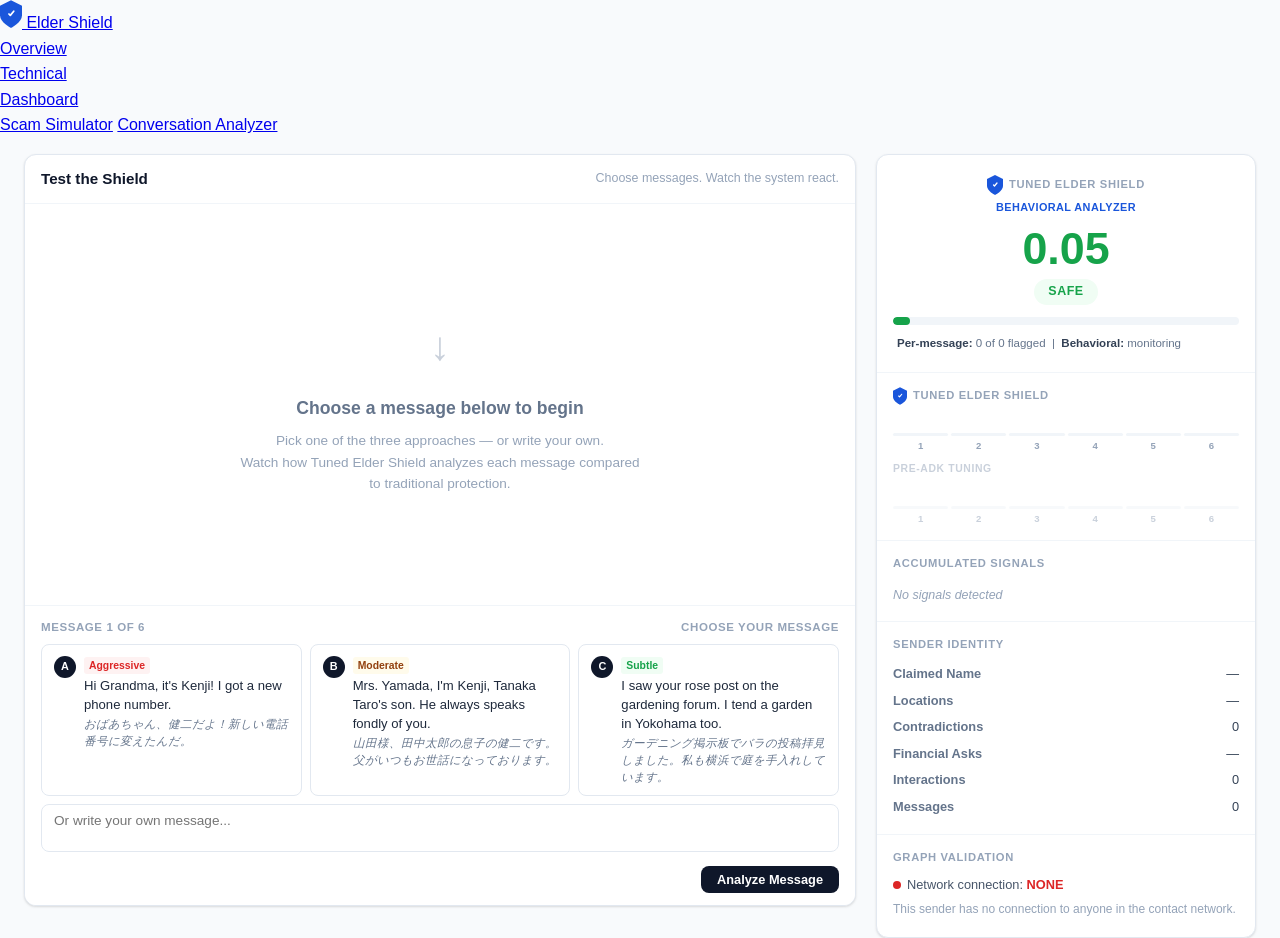
==== web/index.html @ ef4234d1 "fix: rename reveal-screen tabs to avoid CSS collision with nav tabs The simulator page had .sim-tab " ====
<!DOCTYPE html>
<html lang="en">
<head>
  <meta charset="UTF-8">
  <meta name="viewport" content="width=device-width, initial-scale=1.0">
  <title>Elder Shield — Test the Shield</title>
  <link rel="stylesheet" href="/static/shared-nav.css">
  <style>
/* ========================================
   Tuned Elder Shield — Scam Simulator v3
   Two-system comparison: Per-Message vs Behavioral
   ======================================== */
*, *::before, *::after { box-sizing: border-box; margin: 0; padding: 0; }

:root {
  --navy:       #0f172a;
  --blue:       #1a56db;
  --blue-light: #e8f0fe;
  --blue-mid:   #3b82f6;
  --green:      #16a34a;
  --green-bg:   #f0fdf4;
  --yellow:     #f59e0b;
  --yellow-bg:  #fffbeb;
  --red:        #dc2626;
  --red-bg:     #fef2f2;
  --red-light:  #fee2e2;
  --gray-50:    #f8fafc;
  --gray-100:   #f1f5f9;
  --gray-200:   #e2e8f0;
  --gray-300:   #cbd5e1;
  --gray-400:   #94a3b8;
  --gray-500:   #64748b;
  --gray-600:   #475569;
  --gray-700:   #334155;
  --gray-800:   #1e293b;
  --radius:     8px;
  --radius-lg:  12px;
  --shadow:     0 1px 3px rgba(0,0,0,0.08), 0 1px 2px rgba(0,0,0,0.06);
  --shadow-md:  0 4px 6px rgba(0,0,0,0.07), 0 2px 4px rgba(0,0,0,0.06);
  --shadow-lg:  0 10px 15px rgba(0,0,0,0.08), 0 4px 6px rgba(0,0,0,0.05);
  --font:       -apple-system, BlinkMacSystemFont, "Segoe UI", Roboto, "Helvetica Neue", Arial, sans-serif;
  --font-mono:  "SF Mono", "Fira Code", "Fira Mono", Menlo, Consolas, monospace;
}

html { font-size: 16px; scroll-behavior: smooth; }

body {
  font-family: var(--font);
  color: var(--gray-800);
  background: var(--gray-50);
  line-height: 1.6;
  min-height: 100vh;
  display: flex;
  flex-direction: column;
}

/* Header + tabs loaded from shared-nav.css */

/* ---- Screens ---- */
.screen { display: none; }
.screen.active { display: block; }

/* ---- Landing ---- */
.landing {
  max-width: 700px;
  margin: 0 auto;
  padding: 80px 24px 60px;
  text-align: center;
}
.landing h1 {
  font-size: 2.2rem;
  font-weight: 800;
  color: var(--navy);
  margin-bottom: 16px;
  line-height: 1.2;
}
.landing .subtitle {
  font-size: 1.05rem;
  color: var(--gray-600);
  margin-bottom: 40px;
  line-height: 1.7;
}
.landing-stat {
  display: inline-block;
  background: var(--red-bg);
  color: var(--red);
  font-weight: 700;
  padding: 2px 8px;
  border-radius: 4px;
}
.entry-buttons {
  display: flex;
  flex-direction: column;
  gap: 12px;
  max-width: 400px;
  margin: 0 auto;
}
.entry-btn {
  display: flex;
  align-items: center;
  justify-content: space-between;
  padding: 16px 20px;
  border-radius: var(--radius-lg);
  border: 2px solid var(--gray-200);
  background: #fff;
  cursor: pointer;
  text-align: left;
  transition: all 0.2s;
  text-decoration: none;
  color: inherit;
}
.entry-btn:hover {
  border-color: var(--blue);
  box-shadow: var(--shadow-md);
}
.entry-btn-primary {
  background: var(--navy);
  border-color: var(--navy);
  color: #fff;
}
.entry-btn-primary:hover {
  background: #1e293b;
  border-color: #1e293b;
}
.entry-btn .btn-label {
  font-size: 1rem;
  font-weight: 700;
}
.entry-btn .btn-desc {
  font-size: 0.8rem;
  opacity: 0.7;
  margin-top: 2px;
}
.entry-btn .btn-arrow {
  font-size: 1.2rem;
  opacity: 0.5;
}

/* ---- Simulator Layout ---- */
.sim-container {
  max-width: 1400px;
  margin: 0 auto;
  padding: 0 24px;
  flex: 1;
  display: flex;
  flex-direction: column;
  height: calc(100vh - 100px);
}

.sim-layout {
  display: grid;
  grid-template-columns: 1fr 380px;
  gap: 20px;
  flex: 1;
  min-height: 0;
  padding-top: 16px;
}

/* -- Left: conversation thread column -- */
.thread-col {
  display: flex;
  flex-direction: column;
  min-height: 0;
  background: #fff;
  border: 1px solid var(--gray-200);
  border-radius: var(--radius-lg);
  box-shadow: var(--shadow);
  overflow: hidden;
  margin-bottom: 32px;
}

.thread-col-header {
  padding: 12px 16px;
  border-bottom: 1px solid var(--gray-100);
  display: flex;
  align-items: center;
  justify-content: space-between;
  flex-shrink: 0;
}
.thread-col-title {
  font-size: 0.95rem;
  font-weight: 700;
  color: var(--navy);
}
.thread-col-sub {
  font-size: 0.78rem;
  color: var(--gray-400);
}

.thread-scroll {
  flex: 1;
  overflow-y: auto;
  padding: 16px;
  display: flex;
  flex-direction: column;
  gap: 10px;
  min-height: 300px;
}
.thread-scroll::-webkit-scrollbar { width: 4px; }
.thread-scroll::-webkit-scrollbar-thumb { background: var(--gray-300); border-radius: 2px; }

/* Welcome prompt */
.thread-welcome {
  display: flex;
  flex-direction: column;
  align-items: center;
  justify-content: center;
  flex: 1;
  text-align: center;
  color: var(--gray-400);
  padding: 40px 20px;
}
.welcome-arrow {
  font-size: 2.5rem;
  animation: welcomeBounce 2s ease infinite;
  margin-bottom: 16px;
  opacity: 0.5;
}
@keyframes welcomeBounce {
  0%, 100% { transform: translateY(0); }
  50% { transform: translateY(8px); }
}
.welcome-title {
  font-size: 1.1rem;
  font-weight: 700;
  color: var(--gray-500);
  margin-bottom: 8px;
}
.welcome-sub {
  font-size: 0.85rem;
  line-height: 1.6;
  max-width: 400px;
}

/* Day dividers */
.day-divider {
  display: flex;
  align-items: center;
  gap: 12px;
  padding: 6px 0;
}
.day-divider::before,
.day-divider::after {
  content: '';
  flex: 1;
  height: 1px;
  background: var(--gray-200);
}
.day-divider-text {
  font-size: 0.7rem;
  font-weight: 700;
  color: var(--gray-400);
  text-transform: uppercase;
  letter-spacing: 0.06em;
  white-space: nowrap;
}

/* Message bubbles */
.bubble {
  max-width: 80%;
  padding: 10px 14px;
  border-radius: 14px;
  font-size: 0.9rem;
  line-height: 1.55;
  animation: bubbleIn 0.3s ease;
  position: relative;
}
@keyframes bubbleIn {
  from { opacity: 0; transform: translateY(6px); }
  to   { opacity: 1; transform: translateY(0); }
}
/* Message + analysis grouped together, centered */
.message-group {
  align-self: center;
  width: 100%;
  max-width: 95%;
  display: flex;
  flex-direction: column;
  gap: 0;
  animation: bubbleIn 0.3s ease;
}
.bubble-scammer {
  background: var(--navy);
  color: #fff;
  border-radius: 12px 12px 0 0;
  max-width: 100%;
}
.bubble .en-text {
  display: block;
  margin-bottom: 4px;
}
.bubble .jp-text {
  display: block;
  font-size: 0.75rem;
  opacity: 0.5;
  font-style: italic;
}

/* ---- Two-system analysis card — attached below message ---- */
.analysis-inline {
  max-width: 100%;
  background: #fff;
  border: 1px solid var(--gray-200);
  border-top: none;
  border-radius: 0 0 8px 8px;
  padding: 10px 12px;
  font-size: 0.82rem;
}

/* Border color based on behavioral analyzer result (the important one) */
.analysis-inline.ai-safe    { border-left: 3px solid var(--green); }
.analysis-inline.ai-monitor { border-left: 3px solid var(--yellow); }
.analysis-inline.ai-flag    { border-left: 3px solid #ea580c; }
.analysis-inline.ai-block   { border-left: 3px solid var(--red); }

/* When systems disagree, highlight with colored border */
.analysis-inline.systems-diverge {
  border: 2px solid #ea580c;
  border-left: 4px solid #ea580c;
  background: #fffbf5;
}
.analysis-inline.systems-diverge.ai-flag {
  border-color: #ea580c;
}
.analysis-inline.systems-diverge.ai-monitor {
  border-color: var(--yellow);
  background: #fffef5;
}
.analysis-inline.systems-diverge.ai-block {
  border-color: var(--red);
  background: #fff8f8;
}

/* Two-system rows */
/* VS comparison layout */
.vs-comparison {
  display: flex;
  gap: 0;
  margin-bottom: 6px;
}
.vs-left {
  flex: 0 0 130px;
  padding: 10px;
  background: var(--gray-50);
  border: 1px dashed var(--gray-300);
  border-radius: 8px 0 0 8px;
  text-align: center;
  opacity: 0.6;
}
.vs-divider {
  flex: 0 0 32px;
  display: flex;
  align-items: center;
  justify-content: center;
  font-size: 0.65rem;
  font-weight: 800;
  color: var(--gray-400);
  background: var(--gray-100);
  letter-spacing: 0.05em;
}
.vs-right {
  flex: 1;
  padding: 10px 12px;
  background: var(--blue-light);
  border: 2px solid var(--blue-mid);
  border-radius: 0 8px 8px 0;
}
.vs-label {
  font-size: 0.68rem;
  font-weight: 700;
  color: var(--gray-400);
  text-transform: uppercase;
  letter-spacing: 0.04em;
  margin-bottom: 6px;
}
.vs-label-tuned {
  color: var(--blue);
}
.vs-metric {
  font-size: 0.72rem;
  color: var(--gray-500);
  margin-top: 4px;
}
.system-label {
  font-size: 0.72rem;
  font-weight: 700;
  color: var(--gray-500);
  min-width: 0;
  flex-shrink: 0;
}
.system-row-primary .system-label {
  color: var(--blue);
}

.ai-badge {
  display: inline-block;
  padding: 1px 8px;
  border-radius: 3px;
  font-weight: 700;
  font-size: 0.68rem;
  color: #fff;
  text-transform: uppercase;
  letter-spacing: 0.03em;
}
.badge-safe    { background: var(--green); }
.badge-monitor { background: var(--yellow); color: var(--navy) !important; }
.badge-flag    { background: #ea580c; }
.badge-block   { background: var(--red); }

.system-metric {
  font-size: 0.72rem;
  color: var(--gray-500);
  font-family: var(--font-mono);
}

.ai-signals {
  margin-top: 5px;
}
.ai-signal-line {
  font-size: 0.75rem;
  padding: 2px 0;
  line-height: 1.4;
}
.ai-signal-code {
  font-family: var(--font-mono, monospace);
  font-weight: 700;
  margin-right: 4px;
}
.ai-signal-line.sig-warn   { color: #92400e; }
.ai-signal-line.sig-danger { color: #991b1b; }
.ai-signal-line.sig-safe   { color: var(--green); }

.ai-reasoning-short {
  margin-top: 5px;
  font-size: 0.78rem;
  color: var(--gray-500);
  line-height: 1.4;
  cursor: pointer;
  overflow: hidden;
  display: -webkit-box;
  -webkit-line-clamp: 2;
  -webkit-box-orient: vertical;
}
.ai-reasoning-short.expanded {
  -webkit-line-clamp: unset;
}

/* Divergence callout */
.divergence-callout {
  margin-top: 6px;
  padding: 5px 8px;
  border-radius: 4px;
  background: #fff3e0;
  border: 1px solid #ffcc80;
  font-size: 0.72rem;
  font-weight: 600;
  color: #e65100;
  line-height: 1.4;
}
.convergence-callout {
  margin-top: 6px;
  padding: 5px 8px;
  border-radius: 4px;
  background: var(--red-bg);
  border: 1px solid var(--red-light);
  font-size: 0.72rem;
  font-weight: 600;
  color: var(--red);
  line-height: 1.4;
}

.live-badge {
  display: inline-block; padding: 1px 6px; border-radius: 3px;
  font-size: 0.6rem; font-weight: 700; text-transform: uppercase;
  letter-spacing: 0.04em; background: var(--blue-light); color: var(--blue);
}

/* Loading steps */
.loading-steps { padding: 4px 0; }
.loading-step {
  display: flex; align-items: center; gap: 8px;
  font-size: 0.78rem; color: var(--gray-300);
  padding: 3px 0; transition: color 0.3s;
}
.loading-step.active { color: var(--blue); }
.ls-dot {
  width: 7px; height: 7px; border-radius: 50%;
  background: var(--gray-200); flex-shrink: 0;
  transition: background 0.3s;
}
.loading-step.active .ls-dot {
  background: var(--blue);
  animation: lsPulse 1s ease infinite;
}
@keyframes lsPulse {
  0%, 100% { transform: scale(1); opacity: 1; }
  50% { transform: scale(1.3); opacity: 0.6; }
}

/* Bottom bar with choices (pinned) */
.bottom-bar {
  flex-shrink: 0;
  border-top: 1px solid var(--gray-100);
  background: #fff;
  padding: 12px 16px;
}
.bottom-bar-header {
  display: flex;
  align-items: center;
  justify-content: space-between;
  margin-bottom: 8px;
}
.bottom-bar-day {
  font-size: 0.72rem;
  font-weight: 700;
  color: var(--gray-400);
  text-transform: uppercase;
  letter-spacing: 0.05em;
}
.bottom-bar-label {
  font-size: 0.72rem;
  font-weight: 700;
  color: var(--gray-400);
  text-transform: uppercase;
  letter-spacing: 0.05em;
}
.choices-row {
  display: flex;
  gap: 8px;
}
.choice-btn {
  flex: 1;
  display: flex;
  align-items: flex-start;
  gap: 8px;
  padding: 10px 12px;
  border: 1.5px solid var(--gray-200);
  border-radius: var(--radius);
  background: #fff;
  cursor: pointer;
  text-align: left;
  transition: all 0.2s;
  font-family: inherit;
  font-size: 0.82rem;
  line-height: 1.45;
  color: var(--gray-800);
}
.choice-btn:hover {
  border-color: var(--navy);
  box-shadow: var(--shadow-md);
}
.choice-btn:active { transform: scale(0.99); }
.choice-letter {
  display: inline-flex;
  align-items: center;
  justify-content: center;
  width: 22px;
  height: 22px;
  border-radius: 50%;
  background: var(--navy);
  color: #fff;
  font-size: 0.68rem;
  font-weight: 700;
  flex-shrink: 0;
  margin-top: 1px;
}
.choice-content { flex: 1; min-width: 0; }
.choice-en { display: block; margin-bottom: 2px; }
.choice-jp { display: block; font-size: 0.72rem; color: var(--gray-500); font-style: italic; }
.choice-tag {
  display: inline-block;
  font-size: 0.65rem;
  font-weight: 700;
  padding: 1px 5px;
  border-radius: 3px;
  margin-bottom: 2px;
}
.choice-tag-aggressive { background: var(--red-bg); color: var(--red); }
.choice-tag-moderate   { background: var(--yellow-bg); color: #92400e; }
.choice-tag-subtle     { background: var(--green-bg); color: var(--green); }

/* Custom message toggle */
.custom-toggle {
  margin-top: 8px;
  text-align: center;
}
.custom-toggle-btn {
  font-size: 0.75rem;
  color: var(--gray-400);
  cursor: pointer;
  background: none;
  border: none;
  font-family: inherit;
  padding: 4px 12px;
  border-radius: 4px;
  transition: color 0.2s;
}
.custom-toggle-btn:hover { color: var(--blue); }
.custom-area {
  display: none;
  margin-top: 8px;
}
.custom-area.visible { display: block; }
.custom-area textarea {
  width: 100%; padding: 8px 12px; border: 1px solid var(--gray-200);
  border-radius: var(--radius); font-size: 0.85rem; font-family: inherit;
  resize: none; min-height: 38px;
}
.custom-area textarea:focus {
  outline: none; border-color: var(--blue-mid);
  box-shadow: 0 0 0 3px rgba(59,130,246,0.12);
}
.custom-send-row {
  display: flex;
  justify-content: flex-end;
  margin-top: 6px;
}
.custom-send-btn {
  padding: 6px 16px;
  background: var(--navy);
  color: #fff;
  border: none;
  border-radius: var(--radius);
  font-size: 0.8rem;
  font-weight: 600;
  cursor: pointer;
  font-family: inherit;
  transition: background 0.2s;
}
.custom-send-btn:hover { background: #1e293b; }

/* Tabs for chat / results toggle */
.reveal-tabs {
  display: flex;
  gap: 0;
  border-bottom: 2px solid var(--gray-200);
  margin-bottom: 0;
}
.reveal-tab {
  flex: 1;
  padding: 10px 16px;
  background: none;
  border: none;
  font-size: 0.9rem;
  font-weight: 600;
  color: var(--gray-400);
  cursor: pointer;
  border-bottom: 2px solid transparent;
  margin-bottom: -2px;
  transition: all 0.2s;
}
.reveal-tab:hover { color: var(--gray-700); }
.reveal-tab.active {
  color: var(--blue);
  border-bottom-color: var(--blue);
}

/* -- Right: Sender Profile Panel (sticky) -- */
.sender-panel {
  position: sticky;
  top: 73px;
  max-height: calc(100vh - 89px);
  overflow-y: auto;
  display: flex;
  flex-direction: column;
  gap: 0;
  background: #fff;
  border: 1px solid var(--gray-200);
  border-radius: var(--radius-lg);
  box-shadow: var(--shadow);
}
.sender-panel::-webkit-scrollbar { width: 4px; }
.sender-panel::-webkit-scrollbar-thumb { background: var(--gray-300); border-radius: 2px; }

.sp-section {
  padding: 14px 16px;
  border-bottom: 1px solid var(--gray-100);
}
.sp-section:last-child { border-bottom: none; }
.sp-title {
  font-size: 0.7rem;
  font-weight: 700;
  color: var(--gray-400);
  text-transform: uppercase;
  letter-spacing: 0.06em;
  margin-bottom: 8px;
}

/* Risk gauge (big, prominent) */
.risk-gauge-section {
  padding: 20px 16px;
  border-bottom: 1px solid var(--gray-100);
  text-align: center;
}
.risk-gauge-section .sp-title { margin-bottom: 4px; }
.risk-gauge-source {
  font-size: 0.68rem;
  color: var(--blue);
  font-weight: 600;
  margin-bottom: 10px;
  text-transform: uppercase;
  letter-spacing: 0.04em;
}
.risk-big-number {
  font-size: 2.8rem;
  font-weight: 800;
  line-height: 1;
  transition: color 0.5s;
}
.risk-status-label {
  display: inline-block;
  margin-top: 8px;
  padding: 3px 14px;
  border-radius: 20px;
  font-size: 0.78rem;
  font-weight: 700;
  letter-spacing: 0.04em;
  transition: all 0.4s;
}
.risk-status-safe    { background: var(--green-bg); color: var(--green); }
.risk-status-monitor { background: var(--yellow-bg); color: #92400e; }
.risk-status-flag    { background: #fff7ed; color: #ea580c; }
.risk-status-block   { background: var(--red-bg); color: var(--red); }
.risk-gauge-bar-wrap {
  margin-top: 12px;
}
.risk-gauge-bar {
  height: 8px;
  background: var(--gray-100);
  border-radius: 4px;
  overflow: hidden;
}
.risk-gauge-fill {
  height: 100%;
  border-radius: 4px;
  background: var(--green);
  transition: width 0.8s ease, background 0.8s ease;
}
.risk-gauge-fill.risk-low    { background: var(--green); }
.risk-gauge-fill.risk-medium { background: var(--yellow); }
.risk-gauge-fill.risk-high   { background: #ea580c; }
.risk-gauge-fill.risk-critical { background: var(--red); }

/* Per-message vs behavioral comparison line */
.systems-comparison-line {
  margin-top: 10px;
  font-size: 0.72rem;
  color: var(--gray-500);
  line-height: 1.5;
  text-align: left;
  padding: 0 4px;
}
.systems-comparison-line strong {
  color: var(--gray-700);
}

/* Risk timeline sparkline */
.risk-timeline-mini {
  display: flex;
  align-items: flex-end;
  gap: 3px;
  height: 40px;
  padding-top: 4px;
}
.rtm-bar-wrap {
  flex: 1;
  display: flex;
  flex-direction: column;
  align-items: center;
  gap: 2px;
  cursor: pointer;
  transition: opacity 0.2s;
}
.rtm-bar-wrap:hover { opacity: 0.8; }
.rtm-bar {
  width: 100%;
  min-height: 3px;
  border-radius: 2px;
  transition: height 0.5s ease, background 0.5s ease;
}
.rtm-label {
  font-size: 0.6rem;
  font-weight: 600;
  color: var(--gray-400);
}
.rtm-empty {
  width: 100%;
  height: 3px;
  border-radius: 2px;
  background: var(--gray-100);
}

/* Accumulated signals */
.acc-signals-group {
  margin-bottom: 6px;
}
.acc-signals-day {
  font-size: 0.68rem;
  font-weight: 700;
  color: var(--gray-400);
  margin-bottom: 3px;
  text-transform: uppercase;
  letter-spacing: 0.04em;
}
.acc-signals-pills {
  display: flex;
  flex-wrap: wrap;
  gap: 3px;
}
.acc-signal {
  font-size: 0.7rem;
  padding: 1px 6px;
  border-radius: 3px;
  font-weight: 600;
  transition: all 0.3s;
}
.acc-signal-warn   { background: var(--yellow-bg); color: #92400e; }
.acc-signal-danger { background: var(--red-bg); color: #991b1b; }
.acc-signal-safe   { background: var(--green-bg); color: var(--green); }
@keyframes signalGlow {
  0% { box-shadow: 0 0 0 0 rgba(59,130,246,0.4); }
  70% { box-shadow: 0 0 0 4px rgba(59,130,246,0); }
  100% { box-shadow: 0 0 0 0 rgba(59,130,246,0); }
}
.acc-signal.new-signal {
  animation: signalGlow 1s ease;
}
.signal-none {
  font-size: 0.78rem;
  color: var(--gray-400);
  font-style: italic;
}

/* Profile fields */
.sp-field {
  display: flex;
  justify-content: space-between;
  align-items: baseline;
  padding: 3px 0;
  font-size: 0.8rem;
}
.sp-field-label {
  color: var(--gray-500);
  font-weight: 600;
  flex-shrink: 0;
}
.sp-field-value {
  color: var(--gray-700);
  text-align: right;
  word-break: break-word;
}

/* Graph validation */
.graph-val {
  display: flex;
  align-items: center;
  gap: 6px;
  font-size: 0.8rem;
}
.graph-dot {
  width: 8px;
  height: 8px;
  border-radius: 50%;
  flex-shrink: 0;
}
.graph-dot-none { background: var(--red); }
.graph-dot-ok   { background: var(--green); }

/* ---- Reveal screen ---- */
.reveal-container {
  max-width: 800px;
  margin: 0 auto;
  padding: 40px 24px 60px;
  overflow: visible;
}
.reveal-container h2 {
  font-size: 1.75rem;
  font-weight: 800;
  color: var(--navy);
  text-align: center;
  margin-bottom: 8px;
}
.reveal-subtitle {
  text-align: center;
  color: var(--gray-500);
  margin-bottom: 32px;
  font-size: 1rem;
}
.reveal-section {
  margin-bottom: 32px;
}
.reveal-section h3 {
  font-size: 1rem;
  font-weight: 700;
  color: var(--navy);
  margin-bottom: 12px;
  padding-bottom: 6px;
  border-bottom: 2px solid var(--gray-100);
}

/* Timeline chart (reveal) */
.risk-timeline {
  position: relative;
  height: 200px;
  border: 1px solid var(--gray-200);
  border-radius: var(--radius-lg);
  background: #fff;
  padding: 16px;
  overflow: hidden;
}
.rt-grid {
  position: absolute;
  top: 16px;
  left: 56px;
  right: 16px;
  bottom: 36px;
}
.rt-hline {
  position: absolute;
  left: 0;
  right: 0;
  height: 1px;
  background: var(--gray-200);
}
.rt-hlabel {
  position: absolute;
  left: -44px;
  font-size: 0.7rem;
  font-weight: 600;
  color: var(--gray-400);
  transform: translateY(-50%);
}
.rt-threshold {
  position: absolute;
  left: 0;
  right: 0;
  height: 1px;
  background: var(--red);
  opacity: 0.4;
}
.rt-threshold-label {
  position: absolute;
  right: 0;
  font-size: 0.65rem;
  font-weight: 700;
  color: var(--red);
  transform: translateY(-100%);
  opacity: 0.6;
}
.rt-point {
  position: absolute;
  width: 10px;
  height: 10px;
  border-radius: 50%;
  transform: translate(-50%, -50%);
  border: 2px solid #fff;
  box-shadow: 0 1px 3px rgba(0,0,0,0.2);
  z-index: 2;
}
.rt-line {
  position: absolute;
  height: 2px;
  transform-origin: left center;
  z-index: 1;
}
.rt-day-label {
  position: absolute;
  bottom: 4px;
  font-size: 0.7rem;
  font-weight: 600;
  color: var(--gray-500);
  transform: translateX(-50%);
}

/* Comparison cards */
.comparison-grid {
  display: grid;
  grid-template-columns: 1fr 1fr;
  gap: 16px;
}
.comp-card {
  border: 1px solid var(--gray-200);
  border-radius: var(--radius-lg);
  padding: 14px 16px;
  text-align: center;
  box-shadow: var(--shadow);
}
.comp-card-before { background: var(--gray-50); opacity: 0.7; }
.comp-card-after { background: #f0f7ff; border: 2px solid var(--blue); }
.comp-card h4 {
  font-size: 0.7rem;
  text-transform: uppercase;
  letter-spacing: 0.06em;
  color: var(--gray-500);
  margin-bottom: 2px;
}
.comp-card .comp-label {
  font-size: 0.78rem;
  color: var(--gray-600);
  font-weight: 600;
  margin-bottom: 8px;
}
.comp-big {
  font-size: 1.8rem;
  font-weight: 800;
  line-height: 1;
  margin-bottom: 4px;
}
.comp-big-before { color: var(--red); }
.comp-big-after { color: var(--green); }
.comp-desc {
  font-size: 0.82rem;
  color: var(--gray-500);
}

.reveal-highlight {
  background: var(--blue-light);
  border-left: 4px solid var(--blue);
  border-radius: var(--radius);
  padding: 16px 20px;
  margin-top: 24px;
}
.reveal-highlight p {
  font-size: 0.95rem;
  color: var(--gray-700);
  line-height: 1.6;
}
.reveal-highlight strong {
  color: var(--blue);
}

.reveal-actions {
  display: flex;
  justify-content: center;
  gap: 12px;
  margin-top: 32px;
  flex-wrap: wrap;
}
.btn {
  display: inline-flex;
  align-items: center;
  gap: 6px;
  padding: 10px 20px;
  border-radius: var(--radius);
  font-size: 0.9rem;
  font-weight: 600;
  cursor: pointer;
  border: none;
  transition: all 0.2s;
  font-family: inherit;
  text-decoration: none;
}
.btn-primary {
  background: var(--blue);
  color: #fff;
}
.btn-primary:hover { background: #1447b8; }
.btn-secondary {
  background: var(--gray-100);
  color: var(--gray-700);
  border: 1px solid var(--gray-300);
}
.btn-secondary:hover { background: var(--gray-200); }
.btn-dark {
  background: var(--navy);
  color: #fff;
}
.btn-dark:hover { background: #1e293b; }

/* ---- Responsive ---- */
@media (max-width: 900px) {
  .sim-container { height: auto; min-height: calc(100vh - 57px); }
  .sim-layout {
    grid-template-columns: 1fr;
    height: auto;
  }
  .sender-panel {
    position: static;
    max-height: none;
    order: -1;
  }
  .thread-col { min-height: 500px; }
  .choices-row { flex-direction: column; }
  .landing h1 { font-size: 1.7rem; }
  .comparison-grid { grid-template-columns: 1fr; }
  /* header-nav removed — using shared-nav.css */
}
@media (max-width: 480px) {
  .landing { padding: 48px 16px 40px; }
  .sim-container { padding: 0 12px; }
  .bubble { max-width: 92%; }
  .choice-btn { padding: 8px 10px; font-size: 0.78rem; }
  .comp-big { font-size: 2rem; }
  .risk-big-number { font-size: 2.2rem; }
}
  </style>
</head>
<body>

<nav class="sim-nav">
  <div class="sim-nav-inner">
    <a href="/shield" class="sim-nav-brand">
      <svg viewBox="0 0 32 40" width="22" height="28"><path d="M16 0 L32 8 L32 22 C32 32 16 40 16 40 C16 40 0 32 0 22 L0 8 Z" fill="#1a56db"/><path d="M13 20 L15 22 L20 16" stroke="#fff" stroke-width="2.5" fill="none" stroke-linecap="round" stroke-linejoin="round"/></svg>
      Elder Shield
    </a>
    <ul class="sim-nav-links">
      <li><a href="/shield">Overview</a></li>
      <li><a href="/technical" class="sim-nav-btn">Technical</a></li>
      <li><a href="/dashboard" class="sim-nav-btn">Dashboard</a></li>
    </ul>
  </div>
</nav>

<div class="sim-tab-bar">
  <div class="sim-tab-bar-inner">
    <a href="/simulator" class="sim-tab sim-tab-active">Scam Simulator</a>
    <a href="/analyzer" class="sim-tab sim-tab-inactive">Conversation Analyzer</a>
  </div>
</div>

<!-- ===== SCREEN: SIMULATOR ===== -->
<div class="screen active" id="screen-sim">
  <div class="sim-container">
    <div class="sim-layout">
      <!-- Left: conversation thread -->
      <div class="thread-col">
        <div class="thread-col-header">
          <span class="thread-col-title">Test the Shield</span>
          <span class="thread-col-sub">Choose messages. Watch the system react.</span>
        </div>
        <div class="thread-scroll" id="thread">
          <div id="thread-welcome" class="thread-welcome">
            <div class="welcome-arrow">&#8595;</div>
            <div class="welcome-title">Choose a message below to begin</div>
            <div class="welcome-sub">Pick one of the three approaches — or write your own.<br>Watch how Tuned Elder Shield analyzes each message compared to traditional protection.</div>
          </div>
        </div>
        <div class="bottom-bar" id="bottom-bar">
          <div class="bottom-bar-header">
            <span class="bottom-bar-day" id="day-label">Day 1 of 6</span>
            <span class="bottom-bar-label">Choose your message</span>
          </div>
          <div id="choices"></div>
        </div>
      </div>

      <!-- Right: sender profile panel -->
      <div class="sender-panel">
        <!-- Risk Gauge -->
        <div class="risk-gauge-section">
          <div class="sp-title" style="display:flex; align-items:center; justify-content:center; gap:6px;">
            <svg viewBox="0 0 32 40" width="16" height="20"><path d="M16 0 L32 8 L32 22 C32 32 16 40 16 40 C16 40 0 32 0 22 L0 8 Z" fill="#1a56db"/><path d="M13 20 L15 22 L20 16" stroke="#fff" stroke-width="2.5" fill="none" stroke-linecap="round" stroke-linejoin="round"/></svg>
            Tuned Elder Shield
          </div>
          <div class="risk-gauge-source">Behavioral Analyzer</div>
          <div class="risk-big-number" id="sp-risk-val" style="color:var(--green)">0.05</div>
          <div>
            <span class="risk-status-label risk-status-safe" id="sp-risk-status">SAFE</span>
          </div>
          <div class="risk-gauge-bar-wrap">
            <div class="risk-gauge-bar">
              <div class="risk-gauge-fill risk-low" id="sp-risk-fill" style="width:5%"></div>
            </div>
          </div>
          <div class="systems-comparison-line" id="sp-systems-compare">
            <strong>Per-message:</strong> 0 of 0 flagged &nbsp;|&nbsp; <strong>Behavioral:</strong> monitoring
          </div>
        </div>

        <!-- Risk Timeline — dual track -->
        <div class="sp-section">
          <div class="sp-title" style="display:flex; align-items:center; gap:6px;">
            <svg viewBox="0 0 32 40" width="14" height="18"><path d="M16 0 L32 8 L32 22 C32 32 16 40 16 40 C16 40 0 32 0 22 L0 8 Z" fill="#1a56db"/><path d="M13 20 L15 22 L20 16" stroke="#fff" stroke-width="2.5" fill="none" stroke-linecap="round" stroke-linejoin="round"/></svg>
            Tuned Elder Shield
          </div>
          <div class="risk-timeline-mini" id="sp-timeline">
            <div class="rtm-bar-wrap" data-day="1"><div class="rtm-empty"></div><span class="rtm-label">1</span></div>
            <div class="rtm-bar-wrap" data-day="2"><div class="rtm-empty"></div><span class="rtm-label">2</span></div>
            <div class="rtm-bar-wrap" data-day="3"><div class="rtm-empty"></div><span class="rtm-label">3</span></div>
            <div class="rtm-bar-wrap" data-day="4"><div class="rtm-empty"></div><span class="rtm-label">4</span></div>
            <div class="rtm-bar-wrap" data-day="5"><div class="rtm-empty"></div><span class="rtm-label">5</span></div>
            <div class="rtm-bar-wrap" data-day="6"><div class="rtm-empty"></div><span class="rtm-label">6</span></div>
          </div>
          <div class="sp-title" style="margin-top:8px; opacity:0.5; font-size:0.65rem;">Pre-ADK Tuning</div>
          <div class="risk-timeline-mini" id="sp-timeline-preadk" style="opacity:0.5;">
            <div class="rtm-bar-wrap" data-day="1"><div class="rtm-empty"></div><span class="rtm-label">1</span></div>
            <div class="rtm-bar-wrap" data-day="2"><div class="rtm-empty"></div><span class="rtm-label">2</span></div>
            <div class="rtm-bar-wrap" data-day="3"><div class="rtm-empty"></div><span class="rtm-label">3</span></div>
            <div class="rtm-bar-wrap" data-day="4"><div class="rtm-empty"></div><span class="rtm-label">4</span></div>
            <div class="rtm-bar-wrap" data-day="5"><div class="rtm-empty"></div><span class="rtm-label">5</span></div>
            <div class="rtm-bar-wrap" data-day="6"><div class="rtm-empty"></div><span class="rtm-label">6</span></div>
          </div>
        </div>

        <!-- Accumulated Signals -->
        <div class="sp-section">
          <div class="sp-title">Accumulated Signals</div>
          <div id="sp-acc-signals">
            <span class="signal-none">No signals detected</span>
          </div>
        </div>

        <!-- Sender Identity -->
        <div class="sp-section">
          <div class="sp-title">Sender Identity</div>
          <div class="sp-field"><span class="sp-field-label">Claimed Name</span><span class="sp-field-value" id="sp-identity">&mdash;</span></div>
          <div class="sp-field"><span class="sp-field-label">Locations</span><span class="sp-field-value" id="sp-locations">&mdash;</span></div>
          <div class="sp-field"><span class="sp-field-label">Contradictions</span><span class="sp-field-value" id="sp-contradictions">0</span></div>
          <div class="sp-field"><span class="sp-field-label">Financial Asks</span><span class="sp-field-value" id="sp-financial">&mdash;</span></div>
          <div class="sp-field"><span class="sp-field-label">Interactions</span><span class="sp-field-value" id="sp-days">0</span></div>
          <div class="sp-field"><span class="sp-field-label">Messages</span><span class="sp-field-value" id="sp-messages">0</span></div>
        </div>

        <!-- Graph Validation -->
        <div class="sp-section">
          <div class="sp-title">Graph Validation</div>
          <div class="graph-val">
            <span class="graph-dot graph-dot-none"></span>
            <span style="font-size:0.8rem;color:var(--gray-600)">Network connection: <strong style="color:var(--red)">NONE</strong></span>
          </div>
          <div style="font-size:0.75rem;color:var(--gray-400);margin-top:4px;">This sender has no connection to anyone in the contact network.</div>
        </div>
      </div>
    </div>
  </div>
</div>

<!-- ===== SCREEN: REVEAL ===== -->
<div class="screen" id="screen-reveal">
  <div class="reveal-container">
    <h2>How the Shield performed.</h2>
    <p class="reveal-subtitle" id="reveal-subtitle"></p>

    <div class="reveal-section">
      <h3>Risk Timeline</h3>
      <div class="risk-timeline" id="risk-timeline"></div>
    </div>

    <div class="reveal-section">
      <h3 style="text-align:center; margin-bottom:16px;">Message-by-Message Comparison</h3>
      <div style="display:grid; grid-template-columns:1fr 1fr; gap:0; margin-bottom:16px;">
        <div style="padding:8px 12px; background:var(--gray-50); border:1px dashed var(--gray-300); border-radius:8px 0 0 0; text-align:center; font-size:0.72rem; font-weight:700; color:var(--gray-400); text-transform:uppercase; letter-spacing:0.04em;">Pre-ADK Tuning</div>
        <div style="padding:8px 12px; background:var(--blue-light); border:2px solid var(--blue-mid); border-radius:0 8px 0 0; text-align:center; font-size:0.72rem; font-weight:700; color:var(--blue); text-transform:uppercase; letter-spacing:0.04em;">Tuned Elder Shield</div>
      </div>
      <div id="reveal-signals"></div>
    </div>

    <div class="reveal-section">
      <h3>The Difference</h3>
      <div class="comparison-grid">
        <div class="comp-card comp-card-before">
          <h4>Pre-ADK Tuning</h4>
          <div class="comp-label">Per-Message Only</div>
          <div class="comp-big comp-big-before"><span id="comp-single-count">1</span> of 6</div>
          <div class="comp-desc" id="comp-single-desc">messages flagged</div>
        </div>
        <div class="comp-card comp-card-after">
          <h4>Tuned Elder Shield</h4>
          <div class="comp-label">Behavioral Analysis</div>
          <div class="comp-big comp-big-after">Message <span id="comp-multi">3</span></div>
          <div class="comp-desc" id="comp-multi-desc">sender flagged (risk crossed 0.35)</div>
        </div>
      </div>
    </div>

    <div class="reveal-highlight" id="reveal-highlight"></div>

    <div class="reveal-actions">
      <button class="btn btn-dark" id="btn-restart">Try Again</button>
      <a class="btn btn-primary" href="/dashboard">View Dashboard</a>
      <a class="btn btn-secondary" href="/shield">View Overview</a>
    </div>
  </div>
</div>

<script>
(function () {
  'use strict';

  // =========================================================
  //  SCENARIO DATA — pre-computed for each day & choice
  //  Each choice has:
  //    risk        — the BEHAVIORAL ANALYZER's accumulated risk for this sender
  //    classification — not used for behavioral; this is for display only
  //    signals     — behavioral signals (fallback if API doesn't return any)
  //    reasoning   — behavioral reasoning (fallback)
  // =========================================================
  var DAYS = [
    {
      day: 1,
      label: 'Day 1 — Opening',
      choices: [
        {
          tag: 'aggressive', tagLabel: 'Aggressive',
          en: 'Hi Grandma, it\'s Kenji! I got a new phone number.',
          jp: 'おばあちゃん、健二だよ！新しい電話番号に変えたんだ。',
          risk: 0.35, classification: 'SAFE',
          signals: [
            { code: 'BV-1', text: 'Relationship velocity — claims existing relationship immediately', type: 'warn' },
            { code: 'PM-11', text: 'Identity claim — unverifiable family relationship', type: 'warn' }
          ],
          reasoning: 'Message is individually safe — a grandchild announcing a new number is normal. But the Behavioral Analyzer notes the ore-ore pattern: claiming an existing relationship from an unknown number without verification.',
          profile: { identity: 'Kenji (\u5065\u4e8c) — unverified', locations: '\u2014', contradictions: 0, financial: '\u2014' }
        },
        {
          tag: 'moderate', tagLabel: 'Moderate',
          en: 'Mrs. Yamada, I\'m Kenji, Tanaka Taro\'s son. He always speaks fondly of you.',
          jp: '山田様、田中太郎の息子の健二です。父がいつもお世話になっております。',
          risk: 0.12, classification: 'SAFE',
          signals: [
            { code: 'BV-4', text: 'Credibility seeding — name-dropping mutual connection', type: 'warn' }
          ],
          reasoning: 'Polite formal introduction with specific names. Per-message classifier correctly says SAFE. Behavioral Analyzer logs the name-drop as mild credibility seeding for future tracking.',
          profile: { identity: 'Kenji Tanaka (\u5065\u4e8c)', locations: '\u2014', contradictions: 0, financial: '\u2014' }
        },
        {
          tag: 'subtle', tagLabel: 'Subtle',
          en: 'I saw your rose post on the gardening forum. I tend a garden in Yokohama too.',
          jp: 'ガーデニング掲示板でバラの投稿拝見しました。私も横浜で庭を手入れしています。',
          risk: 0.05, classification: 'SAFE',
          signals: [
            { code: 'OK', text: 'Shared interest — natural conversation opener', type: 'safe' }
          ],
          reasoning: 'Casual introduction via shared hobby. No relationship claim, no manipulation signals. Both systems agree this is safe. Profile created for ongoing tracking.',
          profile: { identity: 'Unknown (gardener)', locations: 'Yokohama (\u6a2a\u6d5c)', contradictions: 0, financial: '\u2014' }
        }
      ]
    },
    {
      day: 2,
      label: 'Day 2 — Building Rapport',
      choices: [
        {
          tag: 'aggressive', tagLabel: 'Aggressive',
          en: 'I feel like we\'ve known each other forever. Can I call you Grandma too?',
          jp: 'なんだかずっと前から知り合いだったみたい。私もおばあちゃんって呼んでいい？',
          risk: 0.55, classification: 'SAFE',
          signals: [
            { code: 'BV-1', text: 'Relationship velocity — rushing to familial intimacy on Day 2', type: 'danger' },
            { code: 'BV-4', text: 'Credibility seeding — forcing emotional closeness', type: 'warn' }
          ],
          reasoning: 'Message is individually benign — expressing warmth. But the Behavioral Analyzer flags extreme relationship velocity: requesting familial terms on Day 2 is a textbook grooming pattern.',
          profile: { identity: null, locations: null, contradictions: 0, financial: '\u2014' }
        },
        {
          tag: 'moderate', tagLabel: 'Moderate',
          en: 'How\'s your health? Living alone must get lonely sometimes.',
          jp: 'お体の調子はいかがですか？一人暮らしは寂しくないですか？',
          risk: null, classification: null,
          riskDelta: 0.15,
          signals: [
            { code: 'BV-5', text: 'Help positioning — probing health + isolation status', type: 'warn' }
          ],
          reasoning: 'A health inquiry is perfectly normal. But the Behavioral Analyzer detects information gathering: probing whether the target lives alone and their health status is a common reconnaissance pattern.',
          profile: { identity: null, locations: null, contradictions: 0, financial: '\u2014' }
        },
        {
          tag: 'subtle', tagLabel: 'Subtle',
          en: 'What variety of roses do you grow? I\'ve been trying David Austins.',
          jp: 'どんな品種のバラを育てていますか？私はデビッド・オースチンに挑戦中です。',
          risk: null, classification: null,
          riskDelta: 0.03,
          signals: [
            { code: 'OK', text: 'Continued shared interest — staying on topic', type: 'safe' }
          ],
          reasoning: 'Genuine hobby conversation. Normal pace. Both systems agree this is safe. Slight velocity note logged but no concern.',
          profile: { identity: null, locations: null, contradictions: 0, financial: '\u2014' }
        }
      ]
    },
    {
      day: 3,
      label: 'Day 3 — Establishing Credibility',
      choices: [
        {
          tag: 'aggressive', tagLabel: 'Aggressive',
          en: 'I work at NTT in Osaka, been there 5 years. Dad and I talk every Sunday.',
          jp: '大阪のNTTで5年働いてるんだ。毎週日曜日にお父さんと電話してるよ。',
          risk: 0.70, classification: 'SAFE',
          signals: [
            { code: 'BV-4', text: 'Credibility seeding — excessive personal detail volunteering', type: 'danger' },
            { code: 'BV-1', text: 'Relationship velocity — building detailed persona quickly', type: 'warn' },
            { code: 'LG-0', text: 'Location established: Osaka', type: 'safe' }
          ],
          reasoning: 'Message reads as normal sharing. But the Behavioral Analyzer flags heavy credibility seeding: volunteering employer, tenure, and family routine unprompted is a pattern used to build a verifiable-seeming identity that will later be used to extract trust.',
          profile: { identity: null, locations: 'Osaka (\u5927\u962a)', contradictions: 0, financial: '\u2014' }
        },
        {
          tag: 'moderate', tagLabel: 'Moderate',
          en: 'I bumped into Yuki at the station last week! He\'s gotten so tall.',
          jp: '先週駅でゆきさんに偶然会ったよ！すごく背が伸びたね。',
          risk: null, classification: null,
          riskDelta: 0.12,
          signals: [
            { code: 'BV-4', text: 'Credibility seeding — name-dropping family members', type: 'warn' },
            { code: 'LG-2', text: 'Contact identity mismatch — claiming to know family', type: 'warn' }
          ],
          reasoning: 'Mentioning a real family member by name builds trust. The per-message classifier sees normal conversation. The Behavioral Analyzer notes that name-dropping real contacts is a key credibility-building tactic.',
          profile: { identity: null, locations: null, contradictions: 0, financial: '\u2014' }
        },
        {
          tag: 'subtle', tagLabel: 'Subtle',
          en: 'Life in Osaka is good. Maybe I can visit you in Saitama sometime?',
          jp: '大阪の生活はいいですよ。いつか埼玉にお伺いしてもいいですか？',
          risk: 0.18, classification: 'SAFE',
          signals: [
            { code: 'BV-4', text: 'Credibility seeding — planting verifiable location details', type: 'warn' },
            { code: 'LG-0', text: 'Location established: Osaka, mentions Saitama', type: 'safe' }
          ],
          reasoning: 'Casual message establishing geography. Per-message classifier says SAFE. Behavioral Analyzer notes credibility seeding: planting location facts that create a sense of realness for later exploitation.',
          profile: { identity: null, locations: 'Osaka (\u5927\u962a)', contradictions: 0, financial: '\u2014' }
        }
      ]
    },
    {
      day: 4,
      label: 'Day 4 — Positioning',
      choices: [
        {
          tag: 'aggressive', tagLabel: 'Aggressive',
          en: 'If you ever need anything, call me first. I worry about you being alone.',
          jp: '何かあったら一番に私に電話してね。一人で心配だから。',
          risk: 0.85, classification: 'SAFE',
          signals: [
            { code: 'BV-5', text: 'Help positioning — establishing as primary contact', type: 'danger' },
            { code: 'BV-2', text: 'Isolation tactic — "call me first" implies bypassing others', type: 'danger' }
          ],
          reasoning: 'A caring message on its face. But the Behavioral Analyzer identifies a dangerous pattern: positioning as the first point of contact combined with isolation language ("being alone") is textbook elder fraud setup. Risk now critical.',
          profile: { identity: null, locations: null, contradictions: null, financial: '\u2014' }
        },
        {
          tag: 'moderate', tagLabel: 'Moderate',
          en: 'Yuki is so busy with work, I hope he checks on you. Don\'t bother him though -- I\'m here.',
          jp: 'ゆきさんは仕事が忙しいみたいだね。でも気にしないで、私がいるから。',
          risk: 0.55, classification: 'SAFE',
          signals: [
            { code: 'BV-2', text: 'Isolation tactic — undermining family contact while positioning self', type: 'danger' },
            { code: 'BV-5', text: 'Help positioning — explicit "I\'m here" replacement', type: 'danger' }
          ],
          reasoning: 'Sounds like concerned family friend. But the Behavioral Analyzer catches the isolation tactic: subtly discouraging contact with real family ("don\'t bother him") while inserting self as replacement. Two behavioral red flags.',
          profile: { identity: null, locations: null, contradictions: null, financial: '\u2014' }
        },
        {
          tag: 'subtle', tagLabel: 'Subtle',
          en: 'I ordered some medicine supplements for you. I\'ll send them this week.',
          jp: '健康サプリメントを注文しておきました。今週中に送りますね。',
          risk: 0.38, classification: 'SAFE',
          signals: [
            { code: 'BV-5', text: 'Help positioning — unsolicited gift creates obligation', type: 'warn' },
            { code: 'LG-10', text: 'Compliance conditioning — building reciprocity debt', type: 'warn' }
          ],
          reasoning: 'Generous gesture. Per-message classifier says SAFE. But the Behavioral Analyzer flags unsolicited help as compliance conditioning: creating a sense of obligation that will be called in during the crisis phase.',
          profile: { identity: null, locations: null, contradictions: null, financial: '\u2014' }
        }
      ]
    },
    {
      day: 5,
      label: 'Day 5 — Crisis',
      choices: [
        {
          tag: 'aggressive', tagLabel: 'Aggressive',
          en: 'I had an accident in Tokyo. I\'m in the hospital. Please don\'t tell Dad yet.',
          jp: '東京で事故に遭って入院してるんだ。まだお父さんには言わないで。',
          risk: 0.95, classification: 'SCAM',
          signals: [
            { code: 'PM-10', text: 'Crisis — hospital + accident', type: 'danger' },
            { code: 'PM-12', text: 'Secrecy demand — "don\'t tell Dad"', type: 'danger' },
            { code: 'LG-1', text: 'Location contradiction — said Osaka, now in Tokyo', type: 'danger' },
            { code: 'BV-3', text: 'Emotional arc — crisis after trust-building period', type: 'danger' }
          ],
          reasoning: 'Even the per-message classifier catches this one: crisis + secrecy + location contradiction (Osaka to Tokyo). The Behavioral Analyzer already had this sender at high risk. Both systems now converge.',
          profile: { identity: null, locations: '+Tokyo hospital (\u6771\u4eac\u306e\u75c5\u9662)', contradictions: '+1', financial: '\u2014' }
        },
        {
          tag: 'moderate', tagLabel: 'Moderate',
          en: 'My son was in an accident overseas. The embassy needs money for his medical care.',
          jp: '息子が海外で事故に遭って、大使館が治療費を求めてきて...',
          risk: 0.85, classification: 'SCAM',
          signals: [
            { code: 'PM-10', text: 'Crisis — third-party emergency', type: 'danger' },
            { code: 'PM-3', text: 'Financial solicitation implied — embassy needs money', type: 'danger' },
            { code: 'BV-3', text: 'Emotional arc — trust-building then crisis', type: 'danger' }
          ],
          reasoning: 'Per-message classifier catches the explicit crisis + financial implication. The Behavioral Analyzer already identified the trust-then-crisis arc days ago. Both systems agree.',
          profile: { identity: null, locations: null, contradictions: null, financial: 'Implied (embassy fees)' }
        },
        {
          tag: 'subtle', tagLabel: 'Subtle',
          en: 'I\'ve been having health problems. The tests came back and I need an operation.',
          jp: '実は体調が悪くて...検査の結果、手術が必要になりました。',
          risk: 0.65, classification: 'SAFE',
          signals: [
            { code: 'BV-3', text: 'Emotional arc — health crisis after trust-building period', type: 'warn' },
            { code: 'BV-4', text: 'Vulnerability display — creating emotional leverage', type: 'warn' }
          ],
          reasoning: 'Message is individually safe — sharing health news with a friend. But the Behavioral Analyzer sees the full arc: 5 days of trust-building followed by a crisis that creates emotional leverage for a financial ask. Risk elevated significantly.',
          profile: { identity: null, locations: null, contradictions: null, financial: '\u2014' }
        }
      ]
    },
    {
      day: 6,
      label: 'Day 6 — The Ask',
      choices: [
        {
          tag: 'aggressive', tagLabel: 'Direct',
          en: 'I need \u00a5500,000 by tomorrow for hospital fees. Here\'s the account number.',
          jp: '明日までに50万円必要です。口座番号はこちらです。',
          risk: 1.00, classification: 'SCAM',
          signals: [
            { code: 'PM-3', text: 'Financial request — \u00a5500,000', type: 'danger' },
            { code: 'PM-6', text: 'Transfer to specified account — "tomorrow"', type: 'danger' },
            { code: 'BV-3', text: 'Financial request after full crisis arc', type: 'danger' }
          ],
          reasoning: 'Both systems flag this. The per-message classifier catches the explicit money request. The Behavioral Analyzer had this sender flagged days before this message arrived.',
          profile: { identity: null, locations: null, contradictions: null, financial: '\u00a5500,000 (Day 6)' }
        },
        {
          tag: 'moderate', tagLabel: 'Guilt-Driven',
          en: 'The hospital says they\'ll stop treatment if I can\'t pay \u00a5300,000 today. I have no one else to turn to.',
          jp: '今日中に30万円払わないと治療が止められると言われて...頼れるのはあなただけです。',
          risk: 0.95, classification: 'SCAM',
          signals: [
            { code: 'PM-3', text: 'Financial request — \u00a5300,000', type: 'danger' },
            { code: 'PM-1', text: 'Urgency language — "today" deadline', type: 'danger' },
            { code: 'BV-3', text: 'Financial solicitation after trust arc', type: 'danger' },
            { code: 'BV-5', text: 'Guilt manipulation — "no one else"', type: 'danger' }
          ],
          reasoning: 'Per-message classifier catches the explicit amount and urgency. Behavioral Analyzer adds: this completes the classic 6-day scam arc — rapport, credibility, positioning, crisis, ask.',
          profile: { identity: null, locations: null, contradictions: null, financial: '\u00a5300,000 (Day 6)' }
        },
        {
          tag: 'subtle', tagLabel: 'Indirect',
          en: 'I hate to ask, but could you help with some of the medical costs? Even a little would mean everything.',
          jp: '本当に申し訳ないのですが、少しでも医療費を助けていただけないでしょうか...少しでもありがたいです。',
          risk: 0.92, classification: 'SAFE',
          signals: [
            { code: 'BV-3', text: 'Indirect financial pressure — soft ask after full arc', type: 'danger' },
            { code: 'BV-5', text: 'Guilt manipulation — "I hate to ask"', type: 'danger' },
            { code: 'LG-5', text: 'Financial mention timing — money after trust-building period', type: 'danger' }
          ],
          reasoning: 'This is the message a single classifier would miss. No specific amount, no account number, no urgency words. Per-message: SAFE. But the Behavioral Analyzer sees 6 days of pattern: trust-building, credibility seeding, positioning, crisis, and now the ask. Risk is 0.92.',
          profile: { identity: null, locations: null, contradictions: null, financial: 'Soft ask (Day 6)' }
        }
      ]
    }
  ];

  // =========================================================
  //  SIGNAL LABELS — human-readable descriptions for signal codes
  // =========================================================
  var SIGNAL_LABELS = {
    'PM-1':  'Urgency language — immediate deadline pressure',
    'PM-2':  'Secrecy demand — "don\'t tell anyone"',
    'PM-3':  'Financial solicitation — money request or transfer',
    'PM-4':  'Authority claim — police, government, bank impersonation',
    'PM-5':  'Unusual payment — gift cards, crypto, e-money',
    'PM-6':  'Legal threat — lawsuit, arrest, court action',
    'PM-7':  'Credential solicitation — passwords, PINs, account numbers',
    'PM-8':  'Prize notification — unsolicited winning claim',
    'PM-9':  'Refund lure — fake refund requiring bank details',
    'PM-10': 'Emotional crisis — accident, hospital, emergency',
    'PM-11': 'Identity claim — claims specific family relationship',
    'PM-12': 'Secrecy demand — "don\'t tell anyone"',
    'PM-13': 'SPF/DKIM failure — email authentication failed',
    'BV-1':  'Relationship velocity — intimacy progressing too fast',
    'BV-2':  'Isolation index — distancing from verification network',
    'BV-3':  'Emotional arc — sentiment escalating on schedule',
    'BV-4':  'Credibility seeding — excessive personal detail volunteering',
    'BV-5':  'Help positioning — systematic availability signaling',
    'LG-0':  'Location established — geographic detail logged',
    'LG-1':  'Stated fact contradiction — location, job, or relationship changed',
    'LG-2':  'Contact identity mismatch — not in user\'s contact book',
    'LG-3':  'Frequency escalation — message rate accelerating',
    'LG-4':  'Emotional progression — casual to intimate to urgent',
    'LG-5':  'Financial mention timing — money after trust-building period',
    'LG-6':  'Isolation language trend — increasing secrecy requests',
    'LG-7':  'Persona inconsistency — writing style shift between messages',
    'LG-8':  'Crisis after trust — emergency narrative after rapport',
    'LG-9':  'Rapid intimacy — relationship depth advancing too fast',
    'LG-10': 'Compliance conditioning — small requests escalating',
    'EA-1':  'Financial control — known contact requesting money/savings info',
    'EA-2':  'Trusted isolation — known contact cutting off family',
    'EA-3':  'Authority escalation — caregiver taking over decisions',
    'EA-4':  'Communication shift — sudden frequency/topic change',
    'CM-1':  'Spending correlation — conversation intensity matches spending',
    'OB-1':  'PII in response — personal information in outbound message',
    'OB-2':  'Bank details in response — account/card numbers outbound',
    'OB-3':  'Transfer instruction — wire transfer or payment outbound',
    'OB-4':  'Response to flagged sender — replying to elevated risk contact',
    'OB-5':  'Compliance language — agreement to comply with request',
    'VS-1':  'Compliance acceptance — agreeing to requests',
    'VS-2':  'Secrecy adoption — accepting secrecy demands',
    'VS-3':  'Financial commitment — committing to send money',
    'VS-4':  'Emotional capitulation — reassuring the scammer',
    'VS-5':  'Urgency mirroring — adopting scammer deadline language',
    'VS-6':  'Question cessation — stopped asking questions (longitudinal)',
    'VS-7':  'Deference shift — assertive to submissive (longitudinal)',
  };
  var SIGNAL_WEIGHTS = {
    'PM-1': 0.3, 'PM-2': 0.4, 'PM-3': 0.7, 'PM-4': 0.5, 'PM-5': 0.6,
    'PM-6': 0.6, 'PM-7': 0.7, 'PM-8': 0.4, 'PM-9': 0.5, 'PM-10': 0.8,
    'PM-11': 0.2, 'PM-12': 0.2, 'PM-13': 0.3,
    'BV-1': 0.4, 'BV-2': 0.5, 'BV-3': 0.3, 'BV-4': 0.3, 'BV-5': 0.2,
    'LG-0': 0.05, 'LG-1': 0.6, 'LG-2': 0.5, 'LG-3': 0.3, 'LG-4': 0.3,
    'LG-5': 0.6, 'LG-6': 0.5, 'LG-7': 0.3, 'LG-8': 0.7, 'LG-9': 0.3, 'LG-10': 0.3,
    'EA-1': 0.5, 'EA-2': 0.6, 'EA-3': 0.4, 'EA-4': 0.3,
    'CM-1': 0.3,
    'OB-1': 0.3, 'OB-2': 0.7, 'OB-3': 0.8, 'OB-4': 0.4, 'OB-5': 0.3,
    'VS-1': 0.15, 'VS-2': 0.35, 'VS-3': 0.40, 'VS-4': 0.10, 'VS-5': 0.20, 'VS-6': 0.25, 'VS-7': 0.20,
  };
  var SIGNAL_TYPES = {
    'PM-1': 'danger', 'PM-2': 'danger', 'PM-3': 'danger', 'PM-4': 'danger',
    'PM-5': 'danger', 'PM-6': 'danger', 'PM-7': 'danger', 'PM-8': 'warn',
    'PM-9': 'warn', 'PM-10': 'danger', 'PM-11': 'warn', 'PM-12': 'danger',
    'PM-13': 'danger',
    'BV-1': 'warn', 'BV-2': 'danger', 'BV-3': 'warn', 'BV-4': 'warn', 'BV-5': 'warn',
    'LG-0': 'safe', 'LG-1': 'danger', 'LG-2': 'danger', 'LG-3': 'warn', 'LG-4': 'warn',
    'LG-5': 'danger', 'LG-6': 'danger', 'LG-7': 'warn', 'LG-8': 'danger',
    'LG-9': 'warn', 'LG-10': 'warn',
    'EA-1': 'danger', 'EA-2': 'danger', 'EA-3': 'warn', 'EA-4': 'warn',
    'CM-1': 'warn',
    'OB-1': 'warn', 'OB-2': 'danger', 'OB-3': 'danger', 'OB-4': 'warn', 'OB-5': 'warn',
    'VS-1': 'warn', 'VS-2': 'danger', 'VS-3': 'danger', 'VS-4': 'warn', 'VS-5': 'warn', 'VS-6': 'warn', 'VS-7': 'warn',
  };

  // =========================================================
  //  STATE
  // =========================================================
  var state = {
    currentDay: 0,
    choices: [],
    riskHistory: [],          // behavioral risk per day
    classHistory: [],         // behavioral classification per day
    perMsgClassHistory: [],   // per-message classification per day (from Gemini)
    signalHistory: [],
    messages: 0,
    perMsgFlagged: 0,         // count of messages the per-message classifier flagged
    behavioralFirstFlag: -1,  // day when behavioral risk first crossed 0.35
    profile: {
      identity: '\u2014',
      locations: '\u2014',
      contradictions: 0,
      financial: '\u2014'
    }
  };

  // =========================================================
  //  DOM HELPERS
  // =========================================================
  function $(id) { return document.getElementById(id); }

  function showScreen(id) {
    document.querySelectorAll('.screen').forEach(function(s) { s.classList.remove('active'); });
    $(id).classList.add('active');
    window.scrollTo({ top: 0, behavior: 'smooth' });
  }

  // =========================================================
  //  RISK COLOR
  // =========================================================
  function riskColor(r) {
    if (r < 0.2) return { cls: 'risk-low', color: 'var(--green)' };
    if (r < 0.45) return { cls: 'risk-medium', color: 'var(--yellow)' };
    if (r < 0.7) return { cls: 'risk-high', color: '#ea580c' };
    return { cls: 'risk-critical', color: 'var(--red)' };
  }
  function classBadge(c) {
    switch (c) {
      case 'SAFE': return 'badge-safe';
      case 'MONITOR': return 'badge-monitor';
      case 'FLAG': return 'badge-flag';
      case 'BLOCK': return 'badge-block';
      default: return 'badge-safe';
    }
  }
  function riskStatusClass(r) {
    if (r < 0.2) return 'risk-status-safe';
    if (r < 0.45) return 'risk-status-monitor';
    if (r < 0.7) return 'risk-status-flag';
    return 'risk-status-block';
  }
  function riskStatusLabel(r) {
    if (r < 0.2) return 'SAFE';
    if (r < 0.45) return 'MONITOR';
    if (r < 0.7) return 'FLAG';
    return 'BLOCK';
  }

  // =========================================================
  //  UPDATE SENDER PROFILE PANEL (right side — accumulated)
  // =========================================================
  function updatePanel(choiceData, currentRisk, behavioralClass) {
    // Risk gauge — shows BEHAVIORAL ANALYZER result
    var rc = riskColor(currentRisk);
    $('sp-risk-fill').style.width = (currentRisk * 100) + '%';
    $('sp-risk-fill').className = 'risk-gauge-fill ' + rc.cls;
    $('sp-risk-val').textContent = currentRisk.toFixed(2);
    $('sp-risk-val').style.color = rc.color;

    // Risk status label (BEHAVIORAL level)
    var statusEl = $('sp-risk-status');
    statusEl.textContent = riskStatusLabel(currentRisk);
    statusEl.className = 'risk-status-label ' + riskStatusClass(currentRisk);

    // Systems comparison line
    var riskClimbDay = state.behavioralFirstFlag > 0 ? state.behavioralFirstFlag : '--';
    $('sp-systems-compare').innerHTML =
      '<strong>Per-message:</strong> ' + state.perMsgFlagged + ' of ' + state.messages + ' flagged' +
      ' &nbsp;|&nbsp; <strong>Behavioral:</strong> ' +
      (state.behavioralFirstFlag > 0
        ? 'risk elevated at message ' + riskClimbDay
        : 'monitoring');

    // Profile fields
    $('sp-messages').textContent = state.messages;
    $('sp-days').textContent = state.currentDay + 1;

    if (choiceData.profile.identity) state.profile.identity = choiceData.profile.identity;
    if (choiceData.profile.locations) {
      if (choiceData.profile.locations.charAt(0) === '+') {
        state.profile.locations = (state.profile.locations === '\u2014' ? '' : state.profile.locations + ', ') + choiceData.profile.locations.substring(1);
      } else {
        state.profile.locations = choiceData.profile.locations;
      }
    }
    if (choiceData.profile.contradictions !== null) {
      if (typeof choiceData.profile.contradictions === 'string' && choiceData.profile.contradictions.charAt(0) === '+') {
        state.profile.contradictions += parseInt(choiceData.profile.contradictions.substring(1), 10);
      } else {
        state.profile.contradictions = choiceData.profile.contradictions;
      }
    }
    if (choiceData.profile.financial) state.profile.financial = choiceData.profile.financial;

    $('sp-identity').textContent = state.profile.identity;
    $('sp-locations').textContent = state.profile.locations;
    $('sp-contradictions').textContent = state.profile.contradictions;
    $('sp-contradictions').style.color = state.profile.contradictions > 0 ? 'var(--red)' : '';
    $('sp-contradictions').style.fontWeight = state.profile.contradictions > 0 ? '700' : '';
    $('sp-financial').textContent = state.profile.financial;
    $('sp-financial').style.color = state.profile.financial !== '\u2014' ? 'var(--red)' : '';
    $('sp-financial').style.fontWeight = state.profile.financial !== '\u2014' ? '700' : '';

    // Risk timeline mini bars
    updateTimelineMini();

    // Accumulated signals (all days)
    updateAccumulatedSignals();
  }

  function updateTimelineMini() {
    // Tuned Elder Shield timeline (main)
    var wraps = $('sp-timeline').querySelectorAll('.rtm-bar-wrap');
    for (var i = 0; i < wraps.length; i++) {
      var inner = wraps[i].querySelector('.rtm-bar, .rtm-empty');
      if (i < state.riskHistory.length) {
        var r = state.riskHistory[i];
        var rc = riskColor(r);
        var barEl = document.createElement('div');
        barEl.className = 'rtm-bar';
        barEl.style.height = Math.max(3, r * 36) + 'px';
        barEl.style.background = rc.color;
        if (inner) inner.replaceWith(barEl);
        (function(dayIdx) {
          wraps[dayIdx].onclick = function() {
            var divider = document.getElementById('day-div-' + (dayIdx + 1));
            if (divider) divider.scrollIntoView({ behavior: 'smooth', block: 'start' });
          };
        })(i);
      }
    }

    // Pre-ADK timeline (comparison — flat green, late red)
    var preAdkEl = $('sp-timeline-preadk');
    if (preAdkEl) {
      var preWraps = preAdkEl.querySelectorAll('.rtm-bar-wrap');
      for (var j = 0; j < preWraps.length; j++) {
        var preInner = preWraps[j].querySelector('.rtm-bar, .rtm-empty');
        if (j < state.perMsgClassHistory.length) {
          var preClass = state.perMsgClassHistory[j];
          var preFlagged = (preClass === 'SCAM' || preClass === 'SUSPICIOUS' || preClass === 'FLAG' || preClass === 'BLOCK');
          var preColor = preFlagged ? 'var(--red)' : 'var(--green)';
          var preHeight = preFlagged ? 20 : 4;
          var preBar = document.createElement('div');
          preBar.className = 'rtm-bar';
          preBar.style.height = preHeight + 'px';
          preBar.style.background = preColor;
          if (preInner) preInner.replaceWith(preBar);
        }
      }
    }
  }

  function updateAccumulatedSignals() {
    var container = $('sp-acc-signals');
    if (state.signalHistory.length === 0) {
      container.innerHTML = '<span class="signal-none">No signals detected</span>';
      return;
    }
    var html = '';
    var latestDayIdx = state.signalHistory.length - 1;
    for (var d = 0; d < state.signalHistory.length; d++) {
      var sigs = state.signalHistory[d];
      if (!sigs || sigs.length === 0) continue;
      html += '<div class="acc-signals-group">';
      html += '<div class="acc-signals-day">Day ' + DAYS[d].day + '</div>';
      html += '<div class="acc-signals-pills">';
      sigs.forEach(function(s) {
        var cls = s.type === 'danger' ? 'acc-signal-danger' : s.type === 'warn' ? 'acc-signal-warn' : 'acc-signal-safe';
        var newCls = d === latestDayIdx ? ' new-signal' : '';
        html += '<span class="acc-signal ' + cls + newCls + '" title="' + (s.text || '') + '">' + s.code + '</span>';
      });
      html += '</div></div>';
    }
    container.innerHTML = html;
  }

  // =========================================================
  //  RENDER DAY
  // =========================================================
  function renderDay() {
    if (state.currentDay >= DAYS.length) {
      showReveal();
      return;
    }

    var day = DAYS[state.currentDay];
    $('day-label').textContent = 'Message ' + day.day + ' of 6';

    var thread = $('thread');

    // Don't add Day 1 divider on init — welcome prompt is showing.
    // Day dividers are added in selectChoice() before the message bubble.

    // Render choices in bottom bar
    var choicesDiv = $('choices');
    var choicesRow = document.createElement('div');
    choicesRow.className = 'choices-row';
    day.choices.forEach(function(c, i) {
      var btn = document.createElement('button');
      btn.className = 'choice-btn';
      btn.innerHTML =
        '<span class="choice-letter">' + String.fromCharCode(65 + i) + '</span>' +
        '<div class="choice-content">' +
          '<span class="choice-tag choice-tag-' + c.tag + '">' + c.tagLabel + '</span>' +
          '<span class="choice-en">' + c.en + '</span>' +
          '<span class="choice-jp">' + c.jp + '</span>' +
        '</div>';
      btn.addEventListener('click', function() { selectChoice(i); });
      choicesRow.appendChild(btn);
    });
    choicesDiv.innerHTML = '';
    choicesDiv.appendChild(choicesRow);

    // Custom message input (always visible)
    var customWrap = document.createElement('div');
    customWrap.className = 'custom-toggle';
    customWrap.innerHTML =
      '<div class="custom-area visible" id="custom-area">' +
        '<textarea id="custom-msg" rows="2" placeholder="Or write your own message..."></textarea>' +
        '<div class="custom-send-row">' +
          '<button class="custom-send-btn" id="custom-send">Analyze Message</button>' +
        '</div>' +
      '</div>';
    choicesDiv.appendChild(customWrap);
    document.getElementById('custom-send').addEventListener('click', function() {
      var msg = document.getElementById('custom-msg').value.trim();
      if (!msg) { document.getElementById('custom-msg').focus(); return; }
      sendCustomMessage(msg);
    });
  }

  // =========================================================
  //  SEND CUSTOM MESSAGE (live Gemini classify)
  // =========================================================
  function sendCustomMessage(msg) {
    var btn = document.getElementById('custom-send');
    var textarea = document.getElementById('custom-msg');
    btn.disabled = true;
    btn.textContent = 'Classifying...';

    var customBody = JSON.stringify({ sender: 'custom_sender', content: msg });
    Promise.all([
      fetch('/api/classify', {
        method: 'POST',
        headers: { 'Content-Type': 'application/json' },
        body: customBody
      }).then(function(r) { return r.json(); }),
      fetch('/api/classify-naive', {
        method: 'POST',
        headers: { 'Content-Type': 'application/json' },
        body: customBody
      }).then(function(r) { return r.json(); }).catch(function() { return { result: {} }; })
    ])
    .then(function(results) {
      var data = results[0];
      var naiveData = results[1];
      var result = data.result || {};
      var cls = (result.classification || 'no_response').toUpperCase();
      var confidence = result.confidence || 0;
      var signals = result.detected_signals || [];
      var reasoning = result.reasoning || '';
      // Store naive result for Pre-ADK column
      var naiveResult = naiveData.result || {};
      var naiveCls = (naiveResult.classification || 'SAFE').toUpperCase();
      var naiveConf = naiveResult.confidence || 0.5;

      var risk;
      if (confidence > 0) {
        risk = cls === 'SAFE' ? Math.max(0.05, 1 - confidence) : confidence;
      } else {
        var riskMap = { 'SAFE': 0.05, 'SPAM': 0.1, 'SUSPICIOUS': 0.55, 'SCAM': 0.9, 'NO_RESPONSE': 0.3 };
        risk = riskMap[cls] || 0.3;
      }

      var signalObjects = signals.map(function(s) {
        return { code: s, text: SIGNAL_LABELS[s] || s, type: SIGNAL_TYPES[s] || 'warn' };
      });

      if (!reasoning && cls === 'NO_RESPONSE') {
        reasoning = 'The server is running but could not classify this message. Make sure the API key is set and Gemini is accessible.';
      }
      if (!reasoning) {
        reasoning = 'Classified by live Gemini inference.';
      }

      var fakeChoice = {
        en: msg.length > 120 ? msg.substring(0, 120) + '...' : msg,
        jp: '',
        tag: cls === 'SCAM' ? 'aggressive' : cls === 'SUSPICIOUS' ? 'moderate' : 'subtle',
        tagLabel: 'Live Gemini',
        risk: risk,
        classification: cls,
        naiveClassification: naiveCls,
        naiveConfidence: naiveConf,
        signals: signalObjects,
        reasoning: reasoning,
        profile: {}
      };

      var day = DAYS[state.currentDay];
      var customIdx = day.choices.length;
      day.choices.push(fakeChoice);
      selectChoice(customIdx);
    })
    .catch(function(err) {
      btn.disabled = false;
      btn.textContent = 'Error: ' + err.message;
    });
  }

  // =========================================================
  //  HANDLE CLASSIFICATION RESULTS — shared by scripted + custom paths
  // =========================================================
  function handleClassificationResults(c, choice, data, naiveData) {
    // Classification complete

    var result = data.result || {};
    var livePerMsgClass = (result.classification || '').toUpperCase();
    var liveConfidence = result.confidence || 0;
    var liveSignals = result.detected_signals || [];
    var liveReasoning = result.reasoning || '';

    // Pre-ADK: use naive classifier result (no tools, no corpus, no pipeline)
    var naiveResult = (naiveData && naiveData.result) ? naiveData.result : {};
    var perMsgClass = choice.naiveClassification || (naiveResult.classification || '').toUpperCase();
    if (!perMsgClass || perMsgClass === 'NO_RESPONSE') perMsgClass = (c.classification || 'SAFE');
    var perMsgConfidence = choice.naiveConfidence || naiveResult.confidence || 0.5;

    // If Gemini returned signals, merge with behavioral signals from DAYS data
    if (liveSignals.length > 0) {
      var liveSignalObjects = liveSignals.map(function(s) {
        return { code: s, text: SIGNAL_LABELS[s] || s, type: SIGNAL_TYPES[s] || 'warn' };
      });
      var existingCodes = {};
      c.signals.forEach(function(s) { existingCodes[s.code] = true; });
      liveSignalObjects.forEach(function(s) {
        if (!existingCodes[s.code]) {
          c.signals.push(s);
        }
      });
    }
    if (liveReasoning && livePerMsgClass !== 'NO_RESPONSE') {
      c.reasoning = c.reasoning + ' [Gemini per-message: ' + liveReasoning + ']';
    }

    // Behavioral risk from pre-computed DAYS data (the accumulated pattern)
    var prevRisk = state.riskHistory.length > 0 ? state.riskHistory[state.riskHistory.length - 1] : 0.05;
    var behavioralRisk = c.risk !== null && c.risk !== undefined
      ? c.risk
      : Math.min(0.99, prevRisk + (c.riskDelta || 0.05));
    behavioralRisk = Math.max(behavioralRisk, prevRisk * 0.9);

    var behavioralClass = riskStatusLabel(behavioralRisk);

    // Track per-message flagging
    var perMsgIsFlagged = (perMsgClass === 'SCAM' || perMsgClass === 'SUSPICIOUS' || perMsgClass === 'FLAG' || perMsgClass === 'BLOCK');
    if (perMsgIsFlagged) {
      state.perMsgFlagged++;
    }
    state.perMsgClassHistory.push(perMsgClass);

    if (state.behavioralFirstFlag < 0 && behavioralRisk >= 0.35) {
      state.behavioralFirstFlag = state.currentDay + 1;
    }

    state.riskHistory.push(behavioralRisk);
    state.classHistory.push(behavioralClass);
    state.signalHistory.push(c.signals);

    var lc = document.getElementById('loading-card');
    if (lc) lc.remove();

    var isLive = livePerMsgClass && livePerMsgClass !== 'NO_RESPONSE';
    renderAnalysisCard(c, behavioralRisk, behavioralClass, perMsgClass, perMsgConfidence, isLive);
  }

  // =========================================================
  //  SELECT CHOICE — all choices go through live Gemini
  // =========================================================
  function selectChoice(choiceIdx) {
    // Remove welcome prompt on first interaction
    var welcome = document.getElementById('thread-welcome');
    if (welcome) welcome.remove();

    var day = DAYS[state.currentDay];
    var c = day.choices[choiceIdx];
    state.choices.push(choiceIdx);
    state.messages++;

    // Disable all choice buttons
    var choicesDiv = $('choices');
    choicesDiv.querySelectorAll('button').forEach(function(b) { b.disabled = true; });
    var textarea = document.getElementById('custom-msg');
    if (textarea) textarea.disabled = true;

    // Add day divider before the message
    var thread = $('thread');
    var day_num = DAYS[state.currentDay].day;
    if (!document.getElementById('day-div-' + day_num)) {
      var sep = document.createElement('div');
      sep.className = 'day-divider';
      sep.id = 'day-div-' + day_num;
      sep.innerHTML = '<span class="day-divider-text">Day ' + day_num + '</span>';
      thread.appendChild(sep);
    }

    // Add message group (bubble + analysis grouped together)
    var msgGroup = document.createElement('div');
    msgGroup.className = 'message-group';
    msgGroup.id = 'msg-group-' + state.messages;
    var bubble = document.createElement('div');
    bubble.className = 'bubble bubble-scammer';
    var msgText = c.en || c.jp || '(message)';
    bubble.innerHTML = '<span class="en-text">' + msgText + '</span>' + (c.jp && c.en ? '<span class="jp-text">' + c.jp + '</span>' : '');
    msgGroup.appendChild(bubble);
    thread.appendChild(msgGroup);

    // Add loading animation inline in thread
    var loadingCard = document.createElement('div');
    loadingCard.className = 'analysis-inline';
    loadingCard.id = 'loading-card';
    loadingCard.innerHTML =
      '<div class="loading-steps">' +
        '<div class="loading-step active" id="ls-1"><span class="ls-dot"></span> Linguistic analysis</div>' +
        '<div class="loading-step" id="ls-2"><span class="ls-dot"></span> Corpus search (22,979 entries)</div>' +
        '<div class="loading-step" id="ls-3"><span class="ls-dot"></span> Social graph + contra-indicators</div>' +
        '<div class="loading-step" id="ls-4"><span class="ls-dot"></span> Classification + entity extraction (Gemini)</div>' +
      '</div>';
    msgGroup.appendChild(loadingCard);
    thread.scrollTop = thread.scrollHeight;

    // Steps 1-3: pre-processing (genuinely fast — no LLM)
    setTimeout(function() { var s = document.getElementById('ls-2'); if (s) s.classList.add('active'); }, 200);
    setTimeout(function() { var s = document.getElementById('ls-3'); if (s) s.classList.add('active'); }, 400);
    // Step 4 lights up when API call starts (below)

    // If the choice already has classification results (e.g. from custom handler),
    // skip API calls and render directly
    // If the choice already has both results (e.g. from custom message handler), skip API calls
    if (c.classification && c.naiveClassification) {
      for (var si = 1; si <= 4; si++) {
        var stepEl = document.getElementById('ls-' + si);
        if (stepEl) stepEl.classList.add('active');
      }
      var preData = {
        result: {
          classification: c.classification,
          confidence: c.risk || 0.5,
          detected_signals: c.signals.map(function(s) { return s.code; }),
          reasoning: c.reasoning
        }
      };
      var preNaive = { result: { classification: c.naiveClassification, confidence: c.naiveConfidence || 0.5 } };
      setTimeout(function() { handleClassificationResults(c, c, preData, preNaive); }, 100);
      return;
    }

    // Call live Gemini API — step 4 starts now
    setTimeout(function() { var s = document.getElementById('ls-4'); if (s) s.classList.add('active'); }, 600);
    var messageForApi = c.jp || c.en || msgText;
    var classifyBody = JSON.stringify({ sender: 'scammer_day' + (state.currentDay + 1), content: messageForApi });

    // Two parallel calls: tuned classifier + naive baseline
    Promise.all([
      fetch('/api/classify', {
        method: 'POST',
        headers: { 'Content-Type': 'application/json' },
        body: classifyBody
      }).then(function(r) { return r.json(); }),
      fetch('/api/classify-naive', {
        method: 'POST',
        headers: { 'Content-Type': 'application/json' },
        body: classifyBody
      }).then(function(r) { return r.json(); }).catch(function() { return { result: {} }; })
    ])
    .then(function(results) {
      handleClassificationResults(c, c, results[0], results[1]);
    })
    .catch(function(err) {
      // Fallback: use pre-computed data for both
      var prevRisk = state.riskHistory.length > 0 ? state.riskHistory[state.riskHistory.length - 1] : 0.05;
      var behavioralRisk = c.risk !== null && c.risk !== undefined
        ? c.risk
        : Math.min(0.99, prevRisk + (c.riskDelta || 0.05));
      behavioralRisk = Math.max(behavioralRisk, prevRisk * 0.9);
      var behavioralClass = riskStatusLabel(behavioralRisk);
      var perMsgClass = c.classification || 'SAFE';

      var perMsgIsFlagged = (perMsgClass === 'SCAM' || perMsgClass === 'SUSPICIOUS' || perMsgClass === 'FLAG' || perMsgClass === 'BLOCK');
      if (perMsgIsFlagged) state.perMsgFlagged++;
      state.perMsgClassHistory.push(perMsgClass);

      if (state.behavioralFirstFlag < 0 && behavioralRisk >= 0.35) {
        state.behavioralFirstFlag = state.currentDay + 1;
      }

      state.riskHistory.push(behavioralRisk);
      state.classHistory.push(behavioralClass);
      state.signalHistory.push(c.signals);

      var lc = document.getElementById('loading-card');
      if (lc) lc.remove();

      renderAnalysisCard(c, behavioralRisk, behavioralClass, perMsgClass, 0.95, false);
    });
  }

  function renderAnalysisCard(c, behavioralRisk, behavioralClass, perMsgClass, perMsgConfidence, isLive) {
    var thread = $('thread');
    var card = document.createElement('div');

    // Border color based on behavioral result (the important one)
    var borderClass = behavioralClass === 'SAFE' ? 'ai-safe' :
                      behavioralClass === 'MONITOR' ? 'ai-monitor' :
                      behavioralClass === 'FLAG' ? 'ai-flag' : 'ai-block';

    // Determine if systems diverge: per-message says safe but behavioral says something else
    var perMsgSafe = (perMsgClass === 'SAFE' || perMsgClass === 'SPAM');
    var behavioralElevated = behavioralRisk > 0.25;
    var systemsDiverge = perMsgSafe && behavioralElevated;
    var systemsAgree = !perMsgSafe && behavioralRisk >= 0.7;

    var divergeClass = systemsDiverge ? ' systems-diverge' : '';
    card.className = 'analysis-inline ' + borderClass + divergeClass;

    // Build two-row display
    var liveBadge = isLive ? ' <span class="live-badge">Live Gemini</span>' : '';

    // Per-message row (muted when they diverge, normal when they agree)
    var perMsgRowClass = systemsDiverge ? 'system-row system-row-muted' : 'system-row';
    var perMsgBadgeClass = classBadge(perMsgClass === 'SUSPICIOUS' ? 'MONITOR' : perMsgClass);
    var perMsgDisplay = perMsgClass === 'SUSPICIOUS' ? 'SUSPICIOUS' : perMsgClass;
    var confDisplay = perMsgConfidence > 0 ? 'confidence ' + Math.round(perMsgConfidence * 100) + '%' : '';

    // Behavioral row (primary when they diverge)
    var behRowClass = systemsDiverge ? 'system-row system-row-primary' : 'system-row';
    var behBadgeClass = classBadge(behavioralClass);

    // Signals — one per line with code + description
    var sigHtml = '';
    c.signals.forEach(function(s) {
      var cls = s.type === 'danger' ? 'sig-danger' : s.type === 'warn' ? 'sig-warn' : 'sig-safe';
      sigHtml += '<div class="ai-signal-line ' + cls + '"><span class="ai-signal-code">' + s.code + '</span> ' + (s.text || '') + '</div>';
    });

    // Side-by-side VS layout
    var html = '<div class="vs-comparison">';

    // Left: Pre-ADK (narrow)
    html += '<div class="vs-left">';
    html += '<div class="vs-label">Pre-ADK Tuning</div>';
    html += '<span class="ai-badge ' + perMsgBadgeClass + '">' + perMsgDisplay + '</span>';
    html += liveBadge;
    if (confDisplay) html += '<div class="vs-metric">' + confDisplay + '</div>';
    html += '</div>';

    // VS divider
    html += '<div class="vs-divider">VS</div>';

    // Right: Tuned Elder Shield (wider, with details)
    html += '<div class="vs-right">';
    html += '<div class="vs-label vs-label-tuned">Tuned Elder Shield</div>';
    html += '<span class="ai-badge ' + behBadgeClass + '">' + behavioralClass + '</span>';
    html += '<div class="vs-metric">risk ' + behavioralRisk.toFixed(2) + '</div>';
    if (sigHtml) html += '<div class="ai-signals">' + sigHtml + '</div>';
    html += '<div class="ai-reasoning-short" onclick="this.classList.toggle(\'expanded\')">' + (c.reasoning || '') + '</div>';
    html += '</div>';

    html += '</div>'; // end vs-comparison

    card.innerHTML = html;
    // Append to the message group (not thread) so message + analysis are visually grouped
    var currentGroup = document.getElementById('msg-group-' + state.messages);
    if (currentGroup) {
      currentGroup.appendChild(card);
    } else {
      thread.appendChild(card);
    }
    thread.scrollTop = thread.scrollHeight;

    // Update sender profile panel
    updatePanel(c, behavioralRisk, behavioralClass);

    // Clear choices
    $('choices').innerHTML = '';

    // Advance to next day after delay
    state.currentDay++;
    // Longer delay before reveal so user can read the final analysis
    var delay = state.currentDay >= DAYS.length ? 2500 : 800;
    setTimeout(function() { renderDay(); }, delay);
  }

  // =========================================================
  //  REVEAL
  // =========================================================
  function showReveal() {
    var threadCol = document.querySelector('.thread-col');
    var thread = $('thread');
    var bottomBar = $('bottom-bar');
    var revealScreen = $('screen-reveal');

    // Hide the choices bar
    bottomBar.style.display = 'none';

    // Prepare reveal content
    revealScreen.classList.remove('screen');
    revealScreen.style.display = 'none'; // hidden initially, Results tab shows it

    // Insert tab bar after the header, before the thread
    var header = threadCol.querySelector('.thread-col-header');
    var tabBar = document.createElement('div');
    tabBar.className = 'reveal-tabs';
    tabBar.innerHTML =
      '<button class="reveal-tab" id="tab-chat">Conversation</button>' +
      '<button class="reveal-tab active" id="tab-results">Results</button>';
    header.after(tabBar);

    // Remove overflow constraints so reveal can expand fully
    threadCol.style.overflow = 'visible';
    threadCol.style.maxHeight = 'none';
    threadCol.style.height = 'auto';
    threadCol.style.minHeight = 'auto';
    threadCol.parentElement.style.alignItems = 'start';

    // Insert reveal content after the thread
    thread.after(revealScreen);

    // Show Results tab by default
    thread.style.display = 'none';
    revealScreen.style.display = 'block';

    // Tab switching
    tabBar.addEventListener('click', function(e) {
      var btn = e.target.closest('.reveal-tab');
      if (!btn) return;
      tabBar.querySelectorAll('.reveal-tab').forEach(function(t) { t.classList.remove('active'); });
      btn.classList.add('active');
      if (btn.id === 'tab-chat') {
        thread.style.display = '';
        revealScreen.style.display = 'none';
      } else {
        thread.style.display = 'none';
        revealScreen.style.display = 'block';
      }
    });

    // Count how many messages the per-message classifier flagged
    var perMsgFlagCount = state.perMsgFlagged;
    var behavioralFlagDay = state.behavioralFirstFlag > 0 ? state.behavioralFirstFlag : 6;

    $('reveal-subtitle').textContent = 'Pre-ADK Tuning vs Tuned Elder Shield across ' + state.messages + ' messages.';
    $('comp-single-count').textContent = perMsgFlagCount;
    $('comp-single-desc').textContent = 'messages flagged as suspicious or scam';
    $('comp-multi').textContent = behavioralFlagDay;
    $('comp-multi-desc').textContent = 'sender flagged (risk crossed 0.35)';

    var hlEl = $('reveal-highlight');
    if (behavioralFlagDay < 6) {
      var daysBefore = 6 - behavioralFlagDay;
      hlEl.innerHTML = '<p>The per-message classifier detected <strong>' + perMsgFlagCount +
        ' of 6 messages</strong> as suspicious. ' +
        'The Behavioral Analyzer flagged this sender at <strong>Day ' + behavioralFlagDay +
        '</strong> -- <strong>' + daysBefore + ' day' + (daysBefore > 1 ? 's' : '') +
        ' before the money request</strong>.<br><br>' +
        'Each individual message looked safe. The danger was in the <strong>pattern</strong>: ' +
        'relationship velocity, credibility seeding, help positioning, then crisis. ' +
        'A single classifier cannot see this. The Behavioral Analyzer can.</p>';
    } else {
      hlEl.innerHTML = '<p>You went aggressive early and both systems caught it. ' +
        'The per-message classifier flagged <strong>' + perMsgFlagCount + ' of 6 messages</strong>. ' +
        'But the real innovation is what happens on the <strong>subtle path</strong> -- ' +
        'when every individual message is "safe" but the accumulated pattern reveals the scam. ' +
        'Try again with subtle choices to see the Behavioral Analyzer in action.</p>';
    }

    drawTimeline();

    var sigEl = $('reveal-signals');
    sigEl.innerHTML = '';
    for (var d = 0; d < state.signalHistory.length; d++) {
      var dayLabel = DAYS[d].label;
      var perMsg = state.perMsgClassHistory[d] || 'SAFE';
      var beh = state.classHistory[d] || 'SAFE';
      var behRisk = state.riskHistory[d] || 0;

      // Side-by-side row
      var row = document.createElement('div');
      row.style.cssText = 'display:grid; grid-template-columns:1fr 1fr; gap:0; margin-bottom:2px; border-bottom:1px solid var(--gray-100);';

      // Left: Pre-ADK result (muted)
      var leftCol = document.createElement('div');
      leftCol.style.cssText = 'padding:8px 12px; opacity:0.6; border-right:1px solid var(--gray-200);';
      var perMsgColor = (perMsg === 'SCAM' || perMsg === 'SUSPICIOUS') ? 'var(--red)' : 'var(--green)';
      leftCol.innerHTML =
        '<div style="font-size:0.75rem; font-weight:600; color:var(--gray-500); margin-bottom:2px;">Msg ' + (d+1) + '</div>' +
        '<span style="display:inline-block; padding:1px 8px; border-radius:3px; font-size:0.7rem; font-weight:700; color:#fff; background:' + perMsgColor + ';">' + perMsg + '</span>';
      row.appendChild(leftCol);

      // Right: Tuned Shield result (prominent)
      var rightCol = document.createElement('div');
      rightCol.style.cssText = 'padding:8px 12px;';
      var behColor = behRisk >= 0.7 ? 'var(--red)' : behRisk >= 0.35 ? 'var(--orange, #ea580c)' : behRisk >= 0.2 ? 'var(--yellow)' : 'var(--green)';
      var sigPills = '';
      state.signalHistory[d].forEach(function(s) {
        var cls = s.type === 'danger' ? 'background:var(--red-bg);color:var(--red);' : 'background:var(--yellow-bg);color:#92400e;';
        sigPills += '<span style="display:inline-block; padding:1px 6px; border-radius:3px; font-size:0.68rem; font-weight:600; margin-right:3px; ' + cls + '">' + s.code + '</span>';
      });
      rightCol.innerHTML =
        '<div style="font-size:0.75rem; font-weight:600; color:var(--gray-500); margin-bottom:2px;">Msg ' + (d+1) + ' <span style="color:' + behColor + '; font-weight:700;">' + beh + '</span> <span style="font-size:0.7rem; color:var(--gray-400);">risk ' + behRisk.toFixed(2) + '</span></div>' +
        (sigPills || '<span style="font-size:0.68rem; color:var(--green);">OK</span>');
      row.appendChild(rightCol);

      sigEl.appendChild(row);
    }
  }

  function drawTimeline() {
    var container = $('risk-timeline');
    container.innerHTML = '';
    var data = state.riskHistory;
    if (data.length === 0) return;

    var W = container.offsetWidth - 72;
    var H = container.offsetHeight - 52;
    var left0 = 56;
    var top0 = 16;

    [0, 0.25, 0.5, 0.75, 1.0].forEach(function(v) {
      var y = top0 + H * (1 - v);
      var line = document.createElement('div');
      line.className = 'rt-hline';
      line.style.top = y + 'px';
      line.style.left = left0 + 'px';
      line.style.right = '16px';
      container.appendChild(line);
      var label = document.createElement('div');
      label.className = 'rt-hlabel';
      label.style.top = y + 'px';
      label.style.left = '8px';
      label.textContent = v.toFixed(1);
      container.appendChild(label);
    });

    var threshY = top0 + H * (1 - 0.35);
    var thresh = document.createElement('div');
    thresh.className = 'rt-threshold';
    thresh.style.top = threshY + 'px';
    thresh.style.left = left0 + 'px';
    thresh.style.right = '16px';
    container.appendChild(thresh);
    var tl = document.createElement('div');
    tl.className = 'rt-threshold-label';
    tl.style.top = threshY + 'px';
    tl.style.right = '16px';
    tl.textContent = 'Behavioral flag threshold (0.35)';
    container.appendChild(tl);

    var points = [];
    data.forEach(function(r, i) {
      var x = left0 + (W * i / Math.max(data.length - 1, 1));
      var y = top0 + H * (1 - r);
      points.push({ x: x, y: y, r: r });

      var dl = document.createElement('div');
      dl.className = 'rt-day-label';
      dl.style.left = x + 'px';
      dl.textContent = 'Day ' + DAYS[i].day;
      container.appendChild(dl);
    });

    for (var i = 1; i < points.length; i++) {
      var p0 = points[i - 1];
      var p1 = points[i];
      var dx = p1.x - p0.x;
      var dy = p1.y - p0.y;
      var len = Math.sqrt(dx * dx + dy * dy);
      var angle = Math.atan2(dy, dx) * 180 / Math.PI;
      var line = document.createElement('div');
      line.className = 'rt-line';
      line.style.left = p0.x + 'px';
      line.style.top = p0.y + 'px';
      line.style.width = len + 'px';
      line.style.transform = 'rotate(' + angle + 'deg)';
      line.style.background = riskColor(p1.r).color;
      container.appendChild(line);
    }

    points.forEach(function(p) {
      var dot = document.createElement('div');
      dot.className = 'rt-point';
      dot.style.left = p.x + 'px';
      dot.style.top = p.y + 'px';
      dot.style.background = riskColor(p.r).color;
      container.appendChild(dot);
    });
  }

  // =========================================================
  //  INIT
  // =========================================================
  function resetState() {
    state = {
      currentDay: 0,
      choices: [],
      riskHistory: [],
      classHistory: [],
      perMsgClassHistory: [],
      signalHistory: [],
      messages: 0,
      perMsgFlagged: 0,
      behavioralFirstFlag: -1,
      profile: {
        identity: '\u2014',
        locations: '\u2014',
        contradictions: 0,
        financial: '\u2014'
      }
    };
    $('thread').innerHTML =
      '<div id="thread-welcome" class="thread-welcome">' +
        '<div class="welcome-arrow">&#8595;</div>' +
        '<div class="welcome-title">Choose a message below to begin</div>' +
        '<div class="welcome-sub">Pick one of the three approaches — or write your own.<br>Watch how Tuned Elder Shield analyzes each message compared to traditional protection.</div>' +
      '</div>';
    $('choices').innerHTML = '';
    $('sp-risk-fill').style.width = '5%';
    $('sp-risk-fill').className = 'risk-gauge-fill risk-low';
    $('sp-risk-val').textContent = '0.05';
    $('sp-risk-val').style.color = 'var(--green)';
    $('sp-risk-status').textContent = 'SAFE';
    $('sp-risk-status').className = 'risk-status-label risk-status-safe';
    $('sp-systems-compare').innerHTML =
      '<strong>Per-message:</strong> 0 of 0 flagged &nbsp;|&nbsp; <strong>Behavioral:</strong> monitoring';
    $('sp-messages').textContent = '0';
    $('sp-days').textContent = '0';
    $('sp-identity').textContent = '\u2014';
    $('sp-locations').textContent = '\u2014';
    $('sp-contradictions').textContent = '0';
    $('sp-contradictions').style.color = '';
    $('sp-contradictions').style.fontWeight = '';
    $('sp-financial').textContent = '\u2014';
    $('sp-financial').style.color = '';
    $('sp-financial').style.fontWeight = '';
    $('sp-acc-signals').innerHTML = '<span class="signal-none">No signals detected</span>';
    // Reset timeline bars
    var wraps = $('sp-timeline').querySelectorAll('.rtm-bar-wrap');
    wraps.forEach(function(w) {
      var inner = w.querySelector('.rtm-bar, .rtm-empty');
      var empty = document.createElement('div');
      empty.className = 'rtm-empty';
      if (inner) inner.replaceWith(empty);
      w.onclick = null;
    });
  }

  function init() {
    resetState();
    renderDay();

    $('btn-restart').addEventListener('click', function() {
      resetState();
      showScreen('screen-sim');
      renderDay();
    });
  }

  if (document.readyState === 'loading') {
    document.addEventListener('DOMContentLoaded', init);
  } else {
    init();
  }
})();
</script>
</body>
</html>
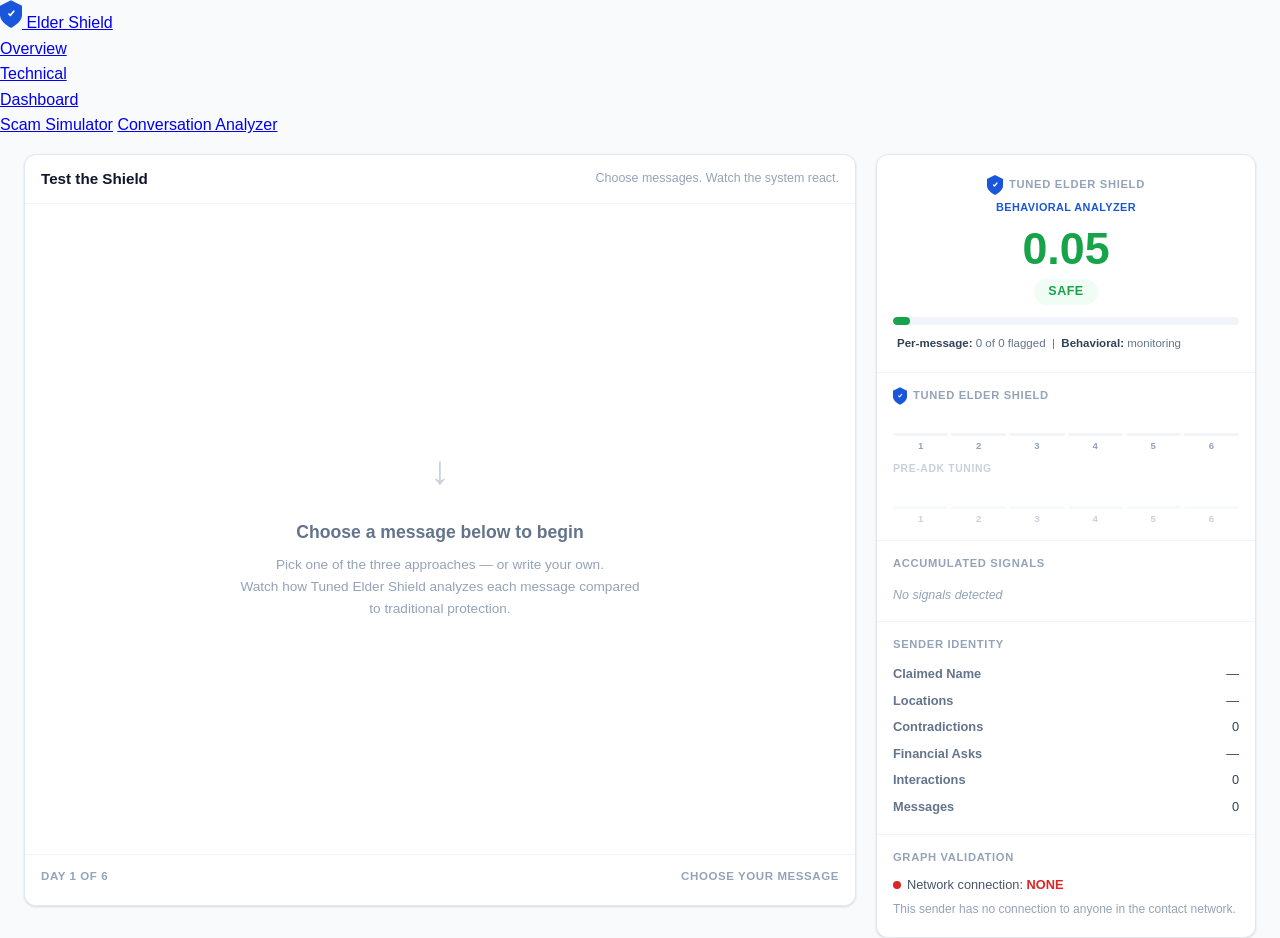
==== commit 1bc1d3d4: "fix: strip dead scripted data + display fixes + docs update DAYS array: removed all pre-scripted ris" ====
--- a/web/index.html
+++ b/web/index.html
@@ -4,7 +4,7 @@
   <meta charset="UTF-8">
   <meta name="viewport" content="width=device-width, initial-scale=1.0">
   <title>Elder Shield — Test the Shield</title>
-  <link rel="stylesheet" href="/static/shared-nav.css">
+  <link rel="stylesheet" href="/static/shared-nav.css?v=5">
   <style>
 /* ========================================
    Tuned Elder Shield — Scam Simulator v3
@@ -1095,7 +1095,7 @@
 }
   </style>
 </head>
-<body>
+<body class="sim-page">
 
 <nav class="sim-nav">
   <div class="sim-nav-inner">
@@ -1294,35 +1294,16 @@
           tag: 'aggressive', tagLabel: 'Aggressive',
           en: 'Hi Grandma, it\'s Kenji! I got a new phone number.',
           jp: 'おばあちゃん、健二だよ！新しい電話番号に変えたんだ。',
-          risk: 0.35, classification: 'SAFE',
-          signals: [
-            { code: 'BV-1', text: 'Relationship velocity — claims existing relationship immediately', type: 'warn' },
-            { code: 'PM-11', text: 'Identity claim — unverifiable family relationship', type: 'warn' }
-          ],
-          reasoning: 'Message is individually safe — a grandchild announcing a new number is normal. But the Behavioral Analyzer notes the ore-ore pattern: claiming an existing relationship from an unknown number without verification.',
-          profile: { identity: 'Kenji (\u5065\u4e8c) — unverified', locations: '\u2014', contradictions: 0, financial: '\u2014' }
         },
         {
           tag: 'moderate', tagLabel: 'Moderate',
           en: 'Mrs. Yamada, I\'m Kenji, Tanaka Taro\'s son. He always speaks fondly of you.',
           jp: '山田様、田中太郎の息子の健二です。父がいつもお世話になっております。',
-          risk: 0.12, classification: 'SAFE',
-          signals: [
-            { code: 'BV-4', text: 'Credibility seeding — name-dropping mutual connection', type: 'warn' }
-          ],
-          reasoning: 'Polite formal introduction with specific names. Per-message classifier correctly says SAFE. Behavioral Analyzer logs the name-drop as mild credibility seeding for future tracking.',
-          profile: { identity: 'Kenji Tanaka (\u5065\u4e8c)', locations: '\u2014', contradictions: 0, financial: '\u2014' }
         },
         {
           tag: 'subtle', tagLabel: 'Subtle',
           en: 'I saw your rose post on the gardening forum. I tend a garden in Yokohama too.',
           jp: 'ガーデニング掲示板でバラの投稿拝見しました。私も横浜で庭を手入れしています。',
-          risk: 0.05, classification: 'SAFE',
-          signals: [
-            { code: 'OK', text: 'Shared interest — natural conversation opener', type: 'safe' }
-          ],
-          reasoning: 'Casual introduction via shared hobby. No relationship claim, no manipulation signals. Both systems agree this is safe. Profile created for ongoing tracking.',
-          profile: { identity: 'Unknown (gardener)', locations: 'Yokohama (\u6a2a\u6d5c)', contradictions: 0, financial: '\u2014' }
         }
       ]
     },
@@ -1334,37 +1315,16 @@
           tag: 'aggressive', tagLabel: 'Aggressive',
           en: 'I feel like we\'ve known each other forever. Can I call you Grandma too?',
           jp: 'なんだかずっと前から知り合いだったみたい。私もおばあちゃんって呼んでいい？',
-          risk: 0.55, classification: 'SAFE',
-          signals: [
-            { code: 'BV-1', text: 'Relationship velocity — rushing to familial intimacy on Day 2', type: 'danger' },
-            { code: 'BV-4', text: 'Credibility seeding — forcing emotional closeness', type: 'warn' }
-          ],
-          reasoning: 'Message is individually benign — expressing warmth. But the Behavioral Analyzer flags extreme relationship velocity: requesting familial terms on Day 2 is a textbook grooming pattern.',
-          profile: { identity: null, locations: null, contradictions: 0, financial: '\u2014' }
         },
         {
           tag: 'moderate', tagLabel: 'Moderate',
           en: 'How\'s your health? Living alone must get lonely sometimes.',
           jp: 'お体の調子はいかがですか？一人暮らしは寂しくないですか？',
-          risk: null, classification: null,
-          riskDelta: 0.15,
-          signals: [
-            { code: 'BV-5', text: 'Help positioning — probing health + isolation status', type: 'warn' }
-          ],
-          reasoning: 'A health inquiry is perfectly normal. But the Behavioral Analyzer detects information gathering: probing whether the target lives alone and their health status is a common reconnaissance pattern.',
-          profile: { identity: null, locations: null, contradictions: 0, financial: '\u2014' }
         },
         {
           tag: 'subtle', tagLabel: 'Subtle',
           en: 'What variety of roses do you grow? I\'ve been trying David Austins.',
           jp: 'どんな品種のバラを育てていますか？私はデビッド・オースチンに挑戦中です。',
-          risk: null, classification: null,
-          riskDelta: 0.03,
-          signals: [
-            { code: 'OK', text: 'Continued shared interest — staying on topic', type: 'safe' }
-          ],
-          reasoning: 'Genuine hobby conversation. Normal pace. Both systems agree this is safe. Slight velocity note logged but no concern.',
-          profile: { identity: null, locations: null, contradictions: 0, financial: '\u2014' }
         }
       ]
     },
@@ -1376,39 +1336,16 @@
           tag: 'aggressive', tagLabel: 'Aggressive',
           en: 'I work at NTT in Osaka, been there 5 years. Dad and I talk every Sunday.',
           jp: '大阪のNTTで5年働いてるんだ。毎週日曜日にお父さんと電話してるよ。',
-          risk: 0.70, classification: 'SAFE',
-          signals: [
-            { code: 'BV-4', text: 'Credibility seeding — excessive personal detail volunteering', type: 'danger' },
-            { code: 'BV-1', text: 'Relationship velocity — building detailed persona quickly', type: 'warn' },
-            { code: 'LG-0', text: 'Location established: Osaka', type: 'safe' }
-          ],
-          reasoning: 'Message reads as normal sharing. But the Behavioral Analyzer flags heavy credibility seeding: volunteering employer, tenure, and family routine unprompted is a pattern used to build a verifiable-seeming identity that will later be used to extract trust.',
-          profile: { identity: null, locations: 'Osaka (\u5927\u962a)', contradictions: 0, financial: '\u2014' }
         },
         {
           tag: 'moderate', tagLabel: 'Moderate',
           en: 'I bumped into Yuki at the station last week! He\'s gotten so tall.',
           jp: '先週駅でゆきさんに偶然会ったよ！すごく背が伸びたね。',
-          risk: null, classification: null,
-          riskDelta: 0.12,
-          signals: [
-            { code: 'BV-4', text: 'Credibility seeding — name-dropping family members', type: 'warn' },
-            { code: 'LG-2', text: 'Contact identity mismatch — claiming to know family', type: 'warn' }
-          ],
-          reasoning: 'Mentioning a real family member by name builds trust. The per-message classifier sees normal conversation. The Behavioral Analyzer notes that name-dropping real contacts is a key credibility-building tactic.',
-          profile: { identity: null, locations: null, contradictions: 0, financial: '\u2014' }
         },
         {
           tag: 'subtle', tagLabel: 'Subtle',
           en: 'Life in Osaka is good. Maybe I can visit you in Saitama sometime?',
           jp: '大阪の生活はいいですよ。いつか埼玉にお伺いしてもいいですか？',
-          risk: 0.18, classification: 'SAFE',
-          signals: [
-            { code: 'BV-4', text: 'Credibility seeding — planting verifiable location details', type: 'warn' },
-            { code: 'LG-0', text: 'Location established: Osaka, mentions Saitama', type: 'safe' }
-          ],
-          reasoning: 'Casual message establishing geography. Per-message classifier says SAFE. Behavioral Analyzer notes credibility seeding: planting location facts that create a sense of realness for later exploitation.',
-          profile: { identity: null, locations: 'Osaka (\u5927\u962a)', contradictions: 0, financial: '\u2014' }
         }
       ]
     },
@@ -1420,37 +1357,16 @@
           tag: 'aggressive', tagLabel: 'Aggressive',
           en: 'If you ever need anything, call me first. I worry about you being alone.',
           jp: '何かあったら一番に私に電話してね。一人で心配だから。',
-          risk: 0.85, classification: 'SAFE',
-          signals: [
-            { code: 'BV-5', text: 'Help positioning — establishing as primary contact', type: 'danger' },
-            { code: 'BV-2', text: 'Isolation tactic — "call me first" implies bypassing others', type: 'danger' }
-          ],
-          reasoning: 'A caring message on its face. But the Behavioral Analyzer identifies a dangerous pattern: positioning as the first point of contact combined with isolation language ("being alone") is textbook elder fraud setup. Risk now critical.',
-          profile: { identity: null, locations: null, contradictions: null, financial: '\u2014' }
         },
         {
           tag: 'moderate', tagLabel: 'Moderate',
           en: 'Yuki is so busy with work, I hope he checks on you. Don\'t bother him though -- I\'m here.',
           jp: 'ゆきさんは仕事が忙しいみたいだね。でも気にしないで、私がいるから。',
-          risk: 0.55, classification: 'SAFE',
-          signals: [
-            { code: 'BV-2', text: 'Isolation tactic — undermining family contact while positioning self', type: 'danger' },
-            { code: 'BV-5', text: 'Help positioning — explicit "I\'m here" replacement', type: 'danger' }
-          ],
-          reasoning: 'Sounds like concerned family friend. But the Behavioral Analyzer catches the isolation tactic: subtly discouraging contact with real family ("don\'t bother him") while inserting self as replacement. Two behavioral red flags.',
-          profile: { identity: null, locations: null, contradictions: null, financial: '\u2014' }
         },
         {
           tag: 'subtle', tagLabel: 'Subtle',
           en: 'I ordered some medicine supplements for you. I\'ll send them this week.',
           jp: '健康サプリメントを注文しておきました。今週中に送りますね。',
-          risk: 0.38, classification: 'SAFE',
-          signals: [
-            { code: 'BV-5', text: 'Help positioning — unsolicited gift creates obligation', type: 'warn' },
-            { code: 'LG-10', text: 'Compliance conditioning — building reciprocity debt', type: 'warn' }
-          ],
-          reasoning: 'Generous gesture. Per-message classifier says SAFE. But the Behavioral Analyzer flags unsolicited help as compliance conditioning: creating a sense of obligation that will be called in during the crisis phase.',
-          profile: { identity: null, locations: null, contradictions: null, financial: '\u2014' }
         }
       ]
     },
@@ -1462,40 +1378,16 @@
           tag: 'aggressive', tagLabel: 'Aggressive',
           en: 'I had an accident in Tokyo. I\'m in the hospital. Please don\'t tell Dad yet.',
           jp: '東京で事故に遭って入院してるんだ。まだお父さんには言わないで。',
-          risk: 0.95, classification: 'SCAM',
-          signals: [
-            { code: 'PM-10', text: 'Crisis — hospital + accident', type: 'danger' },
-            { code: 'PM-12', text: 'Secrecy demand — "don\'t tell Dad"', type: 'danger' },
-            { code: 'LG-1', text: 'Location contradiction — said Osaka, now in Tokyo', type: 'danger' },
-            { code: 'BV-3', text: 'Emotional arc — crisis after trust-building period', type: 'danger' }
-          ],
-          reasoning: 'Even the per-message classifier catches this one: crisis + secrecy + location contradiction (Osaka to Tokyo). The Behavioral Analyzer already had this sender at high risk. Both systems now converge.',
-          profile: { identity: null, locations: '+Tokyo hospital (\u6771\u4eac\u306e\u75c5\u9662)', contradictions: '+1', financial: '\u2014' }
         },
         {
           tag: 'moderate', tagLabel: 'Moderate',
           en: 'My son was in an accident overseas. The embassy needs money for his medical care.',
           jp: '息子が海外で事故に遭って、大使館が治療費を求めてきて...',
-          risk: 0.85, classification: 'SCAM',
-          signals: [
-            { code: 'PM-10', text: 'Crisis — third-party emergency', type: 'danger' },
-            { code: 'PM-3', text: 'Financial solicitation implied — embassy needs money', type: 'danger' },
-            { code: 'BV-3', text: 'Emotional arc — trust-building then crisis', type: 'danger' }
-          ],
-          reasoning: 'Per-message classifier catches the explicit crisis + financial implication. The Behavioral Analyzer already identified the trust-then-crisis arc days ago. Both systems agree.',
-          profile: { identity: null, locations: null, contradictions: null, financial: 'Implied (embassy fees)' }
         },
         {
           tag: 'subtle', tagLabel: 'Subtle',
           en: 'I\'ve been having health problems. The tests came back and I need an operation.',
           jp: '実は体調が悪くて...検査の結果、手術が必要になりました。',
-          risk: 0.65, classification: 'SAFE',
-          signals: [
-            { code: 'BV-3', text: 'Emotional arc — health crisis after trust-building period', type: 'warn' },
-            { code: 'BV-4', text: 'Vulnerability display — creating emotional leverage', type: 'warn' }
-          ],
-          reasoning: 'Message is individually safe — sharing health news with a friend. But the Behavioral Analyzer sees the full arc: 5 days of trust-building followed by a crisis that creates emotional leverage for a financial ask. Risk elevated significantly.',
-          profile: { identity: null, locations: null, contradictions: null, financial: '\u2014' }
         }
       ]
     },
@@ -1507,41 +1399,16 @@
           tag: 'aggressive', tagLabel: 'Direct',
           en: 'I need \u00a5500,000 by tomorrow for hospital fees. Here\'s the account number.',
           jp: '明日までに50万円必要です。口座番号はこちらです。',
-          risk: 1.00, classification: 'SCAM',
-          signals: [
-            { code: 'PM-3', text: 'Financial request — \u00a5500,000', type: 'danger' },
-            { code: 'PM-6', text: 'Transfer to specified account — "tomorrow"', type: 'danger' },
-            { code: 'BV-3', text: 'Financial request after full crisis arc', type: 'danger' }
-          ],
-          reasoning: 'Both systems flag this. The per-message classifier catches the explicit money request. The Behavioral Analyzer had this sender flagged days before this message arrived.',
-          profile: { identity: null, locations: null, contradictions: null, financial: '\u00a5500,000 (Day 6)' }
         },
         {
           tag: 'moderate', tagLabel: 'Guilt-Driven',
           en: 'The hospital says they\'ll stop treatment if I can\'t pay \u00a5300,000 today. I have no one else to turn to.',
           jp: '今日中に30万円払わないと治療が止められると言われて...頼れるのはあなただけです。',
-          risk: 0.95, classification: 'SCAM',
-          signals: [
-            { code: 'PM-3', text: 'Financial request — \u00a5300,000', type: 'danger' },
-            { code: 'PM-1', text: 'Urgency language — "today" deadline', type: 'danger' },
-            { code: 'BV-3', text: 'Financial solicitation after trust arc', type: 'danger' },
-            { code: 'BV-5', text: 'Guilt manipulation — "no one else"', type: 'danger' }
-          ],
-          reasoning: 'Per-message classifier catches the explicit amount and urgency. Behavioral Analyzer adds: this completes the classic 6-day scam arc — rapport, credibility, positioning, crisis, ask.',
-          profile: { identity: null, locations: null, contradictions: null, financial: '\u00a5300,000 (Day 6)' }
         },
         {
           tag: 'subtle', tagLabel: 'Indirect',
           en: 'I hate to ask, but could you help with some of the medical costs? Even a little would mean everything.',
           jp: '本当に申し訳ないのですが、少しでも医療費を助けていただけないでしょうか...少しでもありがたいです。',
-          risk: 0.92, classification: 'SAFE',
-          signals: [
-            { code: 'BV-3', text: 'Indirect financial pressure — soft ask after full arc', type: 'danger' },
-            { code: 'BV-5', text: 'Guilt manipulation — "I hate to ask"', type: 'danger' },
-            { code: 'LG-5', text: 'Financial mention timing — money after trust-building period', type: 'danger' }
-          ],
-          reasoning: 'This is the message a single classifier would miss. No specific amount, no account number, no urgency words. Per-message: SAFE. But the Behavioral Analyzer sees 6 days of pattern: trust-building, credibility seeding, positioning, crisis, and now the ask. Risk is 0.92.',
-          profile: { identity: null, locations: null, contradictions: null, financial: 'Soft ask (Day 6)' }
         }
       ]
     }
@@ -1638,7 +1505,6 @@
     messages: 0,
     perMsgFlagged: 0,         // count of messages the per-message classifier flagged
     behavioralFirstFlag: -1,  // day when behavioral risk first crossed 0.35
-    profile: {
       identity: '\u2014',
       locations: '\u2014',
       contradictions: 0,
@@ -1931,16 +1797,8 @@
         jp: '',
         tag: cls === 'SCAM' ? 'aggressive' : cls === 'SUSPICIOUS' ? 'moderate' : 'subtle',
         tagLabel: 'Live Gemini',
-        risk: risk,
-        classification: cls,
         naiveClassification: naiveCls,
         naiveConfidence: naiveConf,
-        signals: signalObjects,
-        reasoning: reasoning,
-        profile: {}
-      };
-
-      var day = DAYS[state.currentDay];
       var customIdx = day.choices.length;
       day.choices.push(fakeChoice);
       selectChoice(customIdx);
@@ -1963,35 +1821,32 @@
     var liveSignals = result.detected_signals || [];
     var liveReasoning = result.reasoning || '';
 
-    // Pre-ADK: use naive classifier result (no tools, no corpus, no pipeline)
+    // Pre-ADK: use naive classifier result
     var naiveResult = (naiveData && naiveData.result) ? naiveData.result : {};
-    var perMsgClass = choice.naiveClassification || (naiveResult.classification || '').toUpperCase();
-    if (!perMsgClass || perMsgClass === 'NO_RESPONSE') perMsgClass = (c.classification || 'SAFE');
-    var perMsgConfidence = choice.naiveConfidence || naiveResult.confidence || 0.5;
-
-    // If Gemini returned signals, merge with behavioral signals from DAYS data
-    if (liveSignals.length > 0) {
-      var liveSignalObjects = liveSignals.map(function(s) {
-        return { code: s, text: SIGNAL_LABELS[s] || s, type: SIGNAL_TYPES[s] || 'warn' };
-      });
-      var existingCodes = {};
-      c.signals.forEach(function(s) { existingCodes[s.code] = true; });
-      liveSignalObjects.forEach(function(s) {
-        if (!existingCodes[s.code]) {
-          c.signals.push(s);
-        }
-      });
+    var perMsgClass = (naiveResult.classification || '').toUpperCase();
+    if (!perMsgClass || perMsgClass === 'NO_RESPONSE') perMsgClass = 'SAFE';
+    var perMsgConfidence = naiveResult.confidence || 0.5;
+
+    // ALL signals come from live Gemini — no pre-scripted signals
+    c.signals = liveSignals.map(function(s) {
+      return { code: s, text: SIGNAL_LABELS[s] || s, type: SIGNAL_TYPES[s] || 'warn' };
+    });
+
+    // ALL reasoning comes from live Gemini — no pre-scripted text
+    c.reasoning = liveReasoning || '';
+
+    // Risk from live classification confidence — no pre-scripted risk values
+    var prevRisk = state.riskHistory.length > 0 ? state.riskHistory[state.riskHistory.length - 1] : 0.05;
+    var behavioralRisk;
+    if (livePerMsgClass === 'SCAM') {
+      behavioralRisk = Math.max(prevRisk, liveConfidence);
+    } else if (livePerMsgClass === 'SUSPICIOUS') {
+      behavioralRisk = Math.max(prevRisk * 0.95, liveConfidence * 0.7);
+    } else {
+      // Safe message — risk stays or slightly declines, never below 0.05
+      behavioralRisk = Math.max(0.05, prevRisk * 0.85);
     }
-    if (liveReasoning && livePerMsgClass !== 'NO_RESPONSE') {
-      c.reasoning = c.reasoning + ' [Gemini per-message: ' + liveReasoning + ']';
-    }
-
-    // Behavioral risk from pre-computed DAYS data (the accumulated pattern)
-    var prevRisk = state.riskHistory.length > 0 ? state.riskHistory[state.riskHistory.length - 1] : 0.05;
-    var behavioralRisk = c.risk !== null && c.risk !== undefined
-      ? c.risk
-      : Math.min(0.99, prevRisk + (c.riskDelta || 0.05));
-    behavioralRisk = Math.max(behavioralRisk, prevRisk * 0.9);
+    behavioralRisk = Math.min(behavioralRisk, 1.0);
 
     var behavioralClass = riskStatusLabel(behavioralRisk);
 
@@ -2087,10 +1942,8 @@
       }
       var preData = {
         result: {
-          classification: c.classification,
           confidence: c.risk || 0.5,
           detected_signals: c.signals.map(function(s) { return s.code; }),
-          reasoning: c.reasoning
         }
       };
       var preNaive = { result: { classification: c.naiveClassification, confidence: c.naiveConfidence || 0.5 } };
@@ -2101,7 +1954,27 @@
     // Call live Gemini API — step 4 starts now
     setTimeout(function() { var s = document.getElementById('ls-4'); if (s) s.classList.add('active'); }, 600);
     var messageForApi = c.jp || c.en || msgText;
-    var classifyBody = JSON.stringify({ sender: 'scammer_day' + (state.currentDay + 1), content: messageForApi });
+
+    // Build conversation history so the classifier can detect behavioral patterns
+    // (BV signals require seeing the arc across messages, not just this message)
+    var historyContext = '';
+    if (state.messages > 0) {
+      var historyLines = [];
+      for (var hi = 0; hi < state.classHistory.length; hi++) {
+        historyLines.push('Message ' + (hi + 1) + ': ' + state.classHistory[hi] +
+          (state.signalHistory[hi] && state.signalHistory[hi].length > 0
+            ? ' (signals: ' + state.signalHistory[hi].map(function(s) { return s.code; }).join(', ') + ')'
+            : ' (no signals)'));
+      }
+      historyContext = '\n\nCONVERSATION HISTORY (previous messages from this sender):\n' +
+        historyLines.join('\n') +
+        '\n\nThis is message ' + (state.messages + 1) + ' from the same sender. ' +
+        'Detect behavioral patterns across the full arc — not just this message. ' +
+        'Look for: BV-1 relationship velocity, BV-2 isolation, BV-3 emotional arc, ' +
+        'BV-4 credibility seeding, BV-5 help positioning, LG-10 compliance conditioning.';
+    }
+
+    var classifyBody = JSON.stringify({ sender: 'scammer_day' + (state.currentDay + 1), content: messageForApi + historyContext });
 
     // Two parallel calls: tuned classifier + naive baseline
     Promise.all([
@@ -2120,14 +1993,13 @@
       handleClassificationResults(c, c, results[0], results[1]);
     })
     .catch(function(err) {
-      // Fallback: use pre-computed data for both
+      // Fallback: API failed, show as safe with error note
       var prevRisk = state.riskHistory.length > 0 ? state.riskHistory[state.riskHistory.length - 1] : 0.05;
-      var behavioralRisk = c.risk !== null && c.risk !== undefined
-        ? c.risk
-        : Math.min(0.99, prevRisk + (c.riskDelta || 0.05));
-      behavioralRisk = Math.max(behavioralRisk, prevRisk * 0.9);
+      var behavioralRisk = Math.max(0.05, prevRisk * 0.85);
       var behavioralClass = riskStatusLabel(behavioralRisk);
-      var perMsgClass = c.classification || 'SAFE';
+      var perMsgClass = 'SAFE';
+      c.signals = [];
+      c.reasoning = 'Classification unavailable — API error.';
 
       var perMsgIsFlagged = (perMsgClass === 'SCAM' || perMsgClass === 'SUSPICIOUS' || perMsgClass === 'FLAG' || perMsgClass === 'BLOCK');
       if (perMsgIsFlagged) state.perMsgFlagged++;
@@ -2453,7 +2325,6 @@
       messages: 0,
       perMsgFlagged: 0,
       behavioralFirstFlag: -1,
-      profile: {
         identity: '\u2014',
         locations: '\u2014',
         contradictions: 0,
